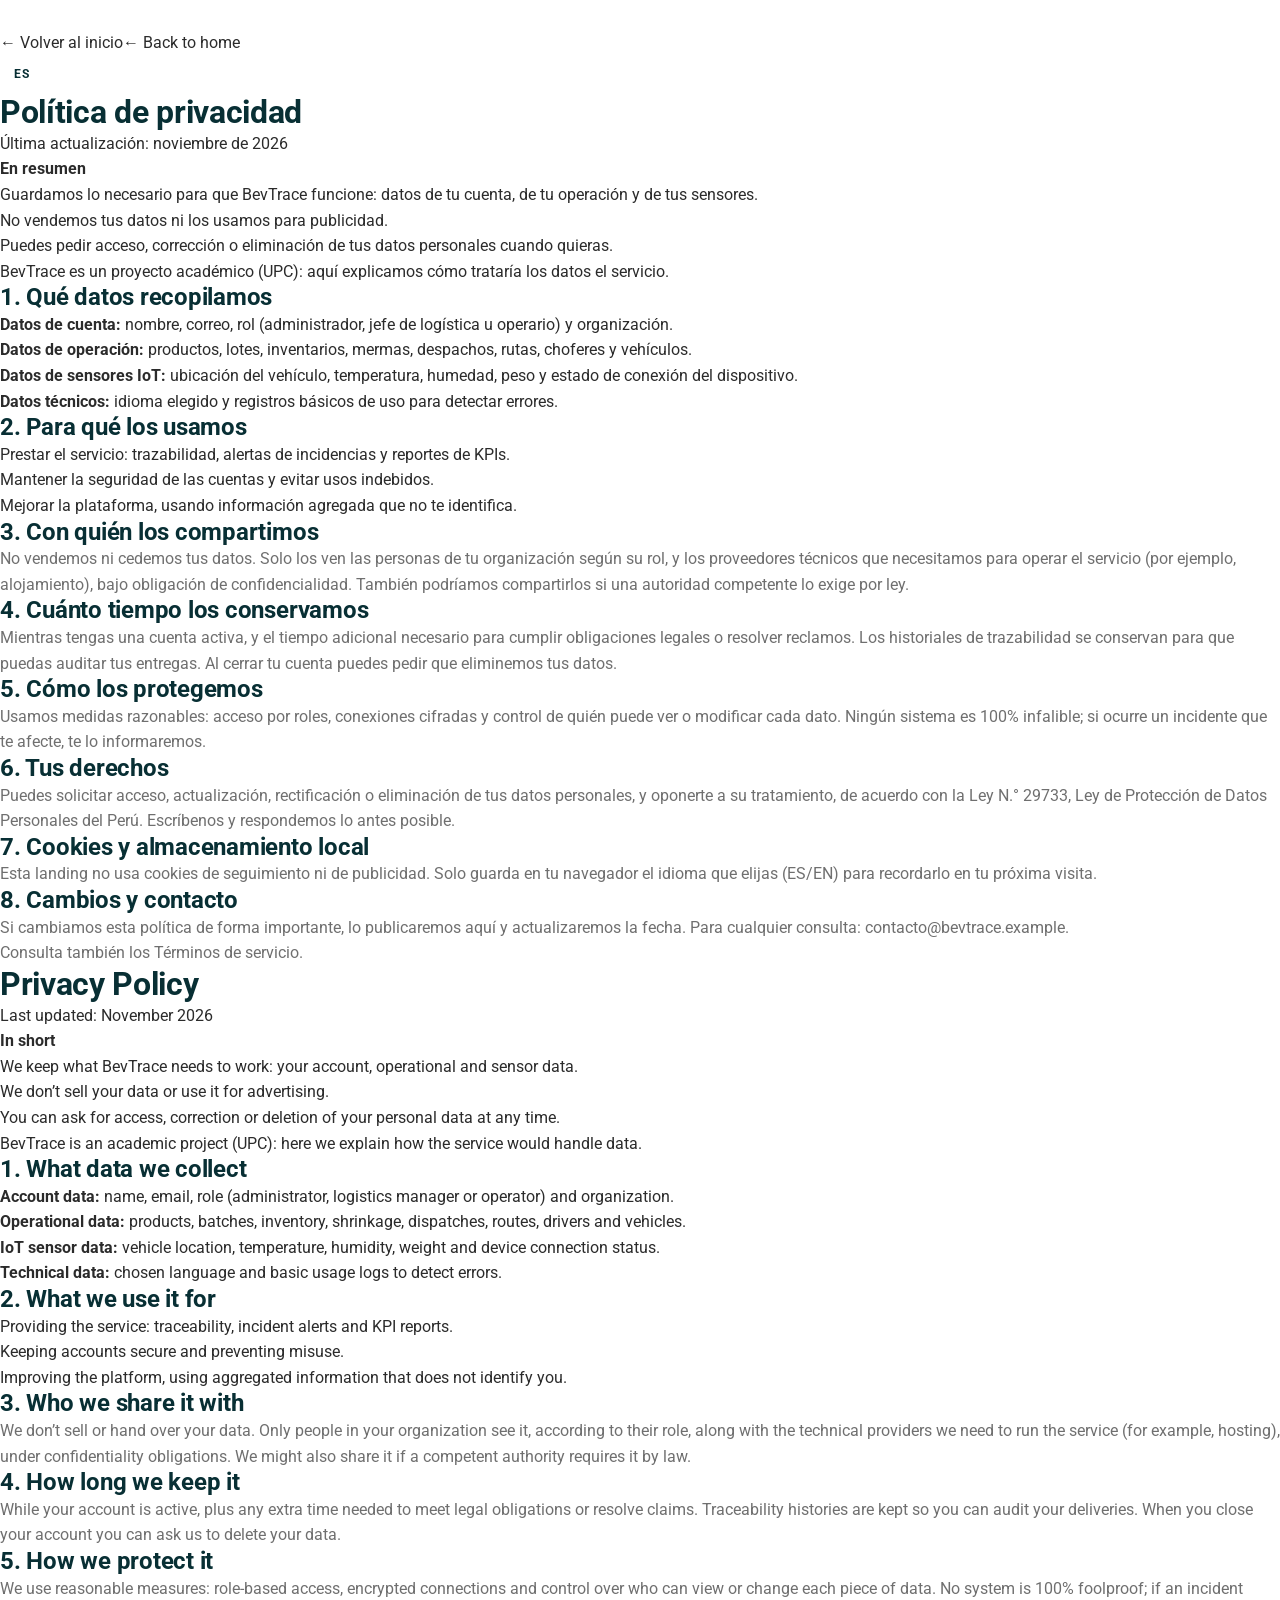
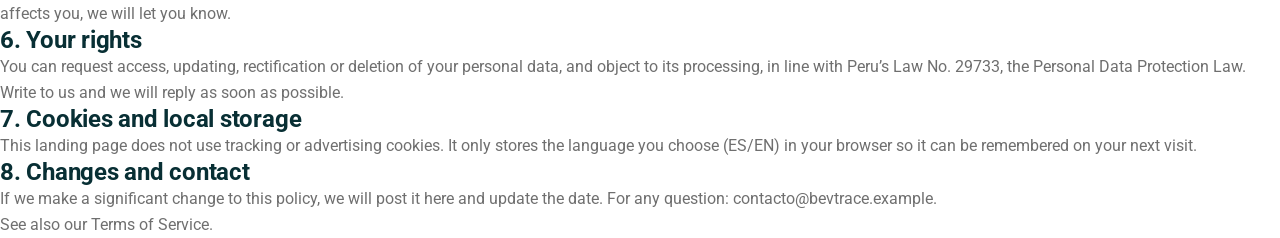
==== legal/privacidad.html @ b71fc2e7 "Add files via upload" ====
<!DOCTYPE html>
<html lang="es">
<head>
<meta charset="UTF-8" />
<meta name="viewport" content="width=device-width, initial-scale=1" />
<title data-es="Política de privacidad | BevTrace" data-en="Privacy Policy | BevTrace">Política de privacidad | BevTrace</title>
<link rel="icon" type="image/png" href="../assets/logos/logo-mark-white.png" />
<link rel="preconnect" href="https://fonts.googleapis.com">
<link rel="preconnect" href="https://fonts.gstatic.com" crossorigin>
<link href="https://fonts.googleapis.com/css2?family=Roboto:wght@400;500;600;700&family=Roboto+Mono:wght@400;500&display=swap" rel="stylesheet">
<link rel="stylesheet" href="../css/styles.css">
</head>
<body class="legal-body">

<header class="legal-header">
  <div class="legal-header__inner">
    <a class="site-header__brand" href="../index.html">
      <img src="../assets/logos/logo-mark-white.png" alt="" class="site-header__mark" />
      <span class="site-header__wordmark">BevTrace</span>
    </a>
    <div class="legal-header__right">
      <a class="legal-header__back" href="../index.html"><span data-lang="es">← Volver al inicio</span><span data-lang="en">← Back to home</span></a>
      <div class="lang-switch">
        <button type="button" class="lang-switch__option" data-lang-option="es">ES</button>
        <button type="button" class="lang-switch__option" data-lang-option="en">EN</button>
      </div>
    </div>
  </div>
</header>

<!-- ═════════ ESPAÑOL ═════════ -->
<main class="legal" data-lang="es">
  <h1>Política de privacidad</h1>
  <span class="legal__updated">Última actualización: noviembre de 2026</span>

  <div class="legal__summary">
    <strong>En resumen</strong>
    <ul>
      <li>Guardamos lo necesario para que BevTrace funcione: datos de tu cuenta, de tu operación y de tus sensores.</li>
      <li>No vendemos tus datos ni los usamos para publicidad.</li>
      <li>Puedes pedir acceso, corrección o eliminación de tus datos personales cuando quieras.</li>
      <li>BevTrace es un proyecto académico (UPC): aquí explicamos cómo trataría los datos el servicio.</li>
    </ul>
  </div>

  <h2>1. Qué datos recopilamos</h2>
  <ul class="legal__list">
    <li><strong>Datos de cuenta:</strong> nombre, correo, rol (administrador, jefe de logística u operario) y organización.</li>
    <li><strong>Datos de operación:</strong> productos, lotes, inventarios, mermas, despachos, rutas, choferes y vehículos.</li>
    <li><strong>Datos de sensores IoT:</strong> ubicación del vehículo, temperatura, humedad, peso y estado de conexión del dispositivo.</li>
    <li><strong>Datos técnicos:</strong> idioma elegido y registros básicos de uso para detectar errores.</li>
  </ul>

  <h2>2. Para qué los usamos</h2>
  <ul class="legal__list">
    <li>Prestar el servicio: trazabilidad, alertas de incidencias y reportes de KPIs.</li>
    <li>Mantener la seguridad de las cuentas y evitar usos indebidos.</li>
    <li>Mejorar la plataforma, usando información agregada que no te identifica.</li>
  </ul>

  <h2>3. Con quién los compartimos</h2>
  <p>No vendemos ni cedemos tus datos. Solo los ven las personas de tu organización según su rol, y los proveedores técnicos que necesitamos para operar el servicio (por ejemplo, alojamiento), bajo obligación de confidencialidad. También podríamos compartirlos si una autoridad competente lo exige por ley.</p>

  <h2>4. Cuánto tiempo los conservamos</h2>
  <p>Mientras tengas una cuenta activa, y el tiempo adicional necesario para cumplir obligaciones legales o resolver reclamos. Los historiales de trazabilidad se conservan para que puedas auditar tus entregas. Al cerrar tu cuenta puedes pedir que eliminemos tus datos.</p>

  <h2>5. Cómo los protegemos</h2>
  <p>Usamos medidas razonables: acceso por roles, conexiones cifradas y control de quién puede ver o modificar cada dato. Ningún sistema es 100% infalible; si ocurre un incidente que te afecte, te lo informaremos.</p>

  <h2>6. Tus derechos</h2>
  <p>Puedes solicitar acceso, actualización, rectificación o eliminación de tus datos personales, y oponerte a su tratamiento, de acuerdo con la Ley N.° 29733, Ley de Protección de Datos Personales del Perú. Escríbenos y respondemos lo antes posible.</p>

  <h2>7. Cookies y almacenamiento local</h2>
  <p>Esta landing no usa cookies de seguimiento ni de publicidad. Solo guarda en tu navegador el idioma que elijas (ES/EN) para recordarlo en tu próxima visita.</p>

  <h2>8. Cambios y contacto</h2>
  <p>Si cambiamos esta política de forma importante, lo publicaremos aquí y actualizaremos la fecha. Para cualquier consulta: <a href="mailto:contacto@bevtrace.example">contacto@bevtrace.example</a>.</p>

  <p class="legal__switch">Consulta también los <a href="terminos.html">Términos de servicio</a>.</p>
</main>

<!-- ═════════ ENGLISH ═════════ -->
<main class="legal" data-lang="en">
  <h1>Privacy Policy</h1>
  <span class="legal__updated">Last updated: November 2026</span>

  <div class="legal__summary">
    <strong>In short</strong>
    <ul>
      <li>We keep what BevTrace needs to work: your account, operational and sensor data.</li>
      <li>We don’t sell your data or use it for advertising.</li>
      <li>You can ask for access, correction or deletion of your personal data at any time.</li>
      <li>BevTrace is an academic project (UPC): here we explain how the service would handle data.</li>
    </ul>
  </div>

  <h2>1. What data we collect</h2>
  <ul class="legal__list">
    <li><strong>Account data:</strong> name, email, role (administrator, logistics manager or operator) and organization.</li>
    <li><strong>Operational data:</strong> products, batches, inventory, shrinkage, dispatches, routes, drivers and vehicles.</li>
    <li><strong>IoT sensor data:</strong> vehicle location, temperature, humidity, weight and device connection status.</li>
    <li><strong>Technical data:</strong> chosen language and basic usage logs to detect errors.</li>
  </ul>

  <h2>2. What we use it for</h2>
  <ul class="legal__list">
    <li>Providing the service: traceability, incident alerts and KPI reports.</li>
    <li>Keeping accounts secure and preventing misuse.</li>
    <li>Improving the platform, using aggregated information that does not identify you.</li>
  </ul>

  <h2>3. Who we share it with</h2>
  <p>We don’t sell or hand over your data. Only people in your organization see it, according to their role, along with the technical providers we need to run the service (for example, hosting), under confidentiality obligations. We might also share it if a competent authority requires it by law.</p>

  <h2>4. How long we keep it</h2>
  <p>While your account is active, plus any extra time needed to meet legal obligations or resolve claims. Traceability histories are kept so you can audit your deliveries. When you close your account you can ask us to delete your data.</p>

  <h2>5. How we protect it</h2>
  <p>We use reasonable measures: role-based access, encrypted connections and control over who can view or change each piece of data. No system is 100% foolproof; if an incident affects you, we will let you know.</p>

  <h2>6. Your rights</h2>
  <p>You can request access, updating, rectification or deletion of your personal data, and object to its processing, in line with Peru’s Law No. 29733, the Personal Data Protection Law. Write to us and we will reply as soon as possible.</p>

  <h2>7. Cookies and local storage</h2>
  <p>This landing page does not use tracking or advertising cookies. It only stores the language you choose (ES/EN) in your browser so it can be remembered on your next visit.</p>

  <h2>8. Changes and contact</h2>
  <p>If we make a significant change to this policy, we will post it here and update the date. For any question: <a href="mailto:contacto@bevtrace.example">contacto@bevtrace.example</a>.</p>

  <p class="legal__switch">See also our <a href="terminos.html">Terms of Service</a>.</p>
</main>

<script src="../js/legal.js"></script>
</body>
</html>
---- css/styles.css ----
:root{
  box-sizing:border-box;
  padding-top:env(safe-area-inset-top,0px);
  padding-bottom:env(safe-area-inset-bottom,0px);

  --color-petrol:#0D5C63;
  --color-petrol-deep:#082F34;
  --color-cyan:#00A8CC;
  --color-cyan-light:#7FE7F5;
  --color-ink:#2B2B2B;
  --color-ink-soft:rgba(43,43,43,0.68);
  --color-paper:#F5F5F5;
  --color-white:#FFFFFF;

  --color-success:#2E7D32;
  --color-warning:#F9A825;
  --color-error:#C62828;

  --petrol-soft:rgba(13,92,99,0.12);
  --cyan-soft:rgba(0,168,204,0.16);

  --gradient-brand:linear-gradient(120deg,#0D5C63 0%,#00A8CC 100%);
  --gradient-dark:linear-gradient(180deg,#082F34 0%,#0D5C63 58%,#0E7482 100%);
  --gradient-warm:linear-gradient(120deg,#F9A825 0%,#F57F17 100%);

  --font-primary:'Roboto',-apple-system,'Segoe UI',Arial,sans-serif;
  --font-mono:'Roboto Mono',ui-monospace,'SFMono-Regular',Menlo,monospace;

  --fs-display:clamp(2.4rem,5vw,3.6rem);
  --fs-h1:clamp(2rem,3.6vw,2.5rem);
  --fs-h2:clamp(1.75rem,2.4vw,2rem);
  --fs-h3:clamp(1.25rem,1.6vw,1.5rem);
  --fs-body:1rem;
  --fs-meta:0.875rem;
  --fs-badge:0.75rem;

  --layout-max-width:78rem;
  --space-layout-x:clamp(1.25rem,5vw,5rem);

  --radius-sm:8px;
  --radius-md:16px;
  --radius-lg:24px;
  --radius-pill:999px;

  --transition-fast:180ms cubic-bezier(.4,0,.2,1);
  --transition-normal:420ms cubic-bezier(.16,1,.3,1);

  --z-header:100;
  --z-drawer:200;
  --z-cursor:300;

  --glass-bg:rgba(255,255,255,0.08);
  --glass-border:rgba(255,255,255,0.16);
  --glass-blur:20px;

  --page-bg:#FFFFFF;
}
@media (prefers-color-scheme:dark){
  :root:not([data-theme="light"]){ --page-bg:#0B1F22; }
}
:root[data-theme="dark"]{ --page-bg:#0B1F22; }

*,*::before,*::after{ box-sizing:border-box; margin:0; padding:0; }
html{ scroll-behavior:smooth; scroll-padding-top:env(safe-area-inset-top,0px); }
img{ max-width:100%; display:block; }
a{ text-decoration:none; color:inherit; }
button{ font:inherit; background:none; border:none; cursor:pointer; color:inherit; }
ul{ list-style:none; }
body{
  font-family:var(--font-primary);
  font-size:var(--fs-body);
  line-height:1.6;
  color:var(--color-ink);
  background:var(--page-bg);
  overflow-x:hidden;
}

h1,h2,h3,h4{ font-family:var(--font-primary); line-height:1.15; letter-spacing:-0.01em; font-weight:700; color:var(--color-petrol-deep); }
p{ color:var(--color-ink-soft); }

.eyebrow{ display:inline-flex; align-items:center; gap:0.5rem; font-size:var(--fs-meta); font-weight:600; color:var(--color-petrol); }
.eyebrow::before{ content:''; width:7px; height:7px; border-radius:50%; background:var(--color-petrol); }
.eyebrow--light{ color:var(--color-cyan-light); }
.eyebrow--light::before{ background:var(--color-cyan-light); }

.section-title{ font-size:var(--fs-h2); font-weight:700; letter-spacing:-0.01em; color:var(--color-petrol-deep); }

.badge{ display:inline-flex; align-items:center; padding:0.3rem 0.75rem; border-radius:var(--radius-pill); font-size:var(--fs-badge); font-weight:600; letter-spacing:0.02em; }
.badge--cyan{ background:var(--cyan-soft); color:#00728A; }
.badge--petrol{ background:var(--petrol-soft); color:var(--color-petrol); }
.badge--amber{ background:rgba(249,168,37,0.18); color:#8A5B00; }

.container{ max-width:var(--layout-max-width); margin:0 auto; padding-inline:var(--space-layout-x); }

.mono{ font-family:var(--font-mono); }

.btn{
  display:inline-flex; align-items:center; gap:0.6rem;
  padding:0.85rem 1.6rem; border-radius:var(--radius-pill);
  font-size:0.95rem; font-weight:600; white-space:nowrap;
  transition:transform var(--transition-fast), box-shadow var(--transition-fast);
}
.btn:active{ transform:scale(0.97); }
.btn--warm{ background:var(--gradient-warm); color:var(--color-petrol-deep); box-shadow:0 10px 30px rgba(249,168,37,0.35); }
.btn--outline-light{ color:var(--color-white); border:1px solid rgba(255,255,255,0.35); }
.btn--outline-dark{ color:var(--color-petrol-deep); border:1px solid rgba(13,33,73,0.18); }

.magnetic-target{ display:inline-flex; will-change:transform; }

[data-reveal]{ opacity:0; transform:translateY(26px); transition:opacity 900ms cubic-bezier(.16,1,.3,1), transform 900ms cubic-bezier(.16,1,.3,1); }
[data-reveal].is-visible{ opacity:1; transform:translateY(0); }

@media (hover:hover) and (pointer:fine){
  body{ cursor:none; }
  .cursor-dot{
    position:fixed; top:0; left:0; width:10px; height:10px; border-radius:50%;
    background:var(--color-cyan); pointer-events:none; z-index:var(--z-cursor);
    transform:translate(-50%,-50%); transition:opacity 200ms ease; mix-blend-mode:difference;
  }
  .cursor-ring{
    position:fixed; top:0; left:0; width:34px; height:34px; border-radius:50%;
    border:1.5px solid rgba(0,168,204,0.55); pointer-events:none; z-index:var(--z-cursor);
    transform:translate(-50%,-50%);
    transition:width 220ms ease, height 220ms ease, border-color 220ms ease, opacity 200ms ease, background 220ms ease;
  }
  .cursor-ring--active{ width:54px; height:54px; background:rgba(0,168,204,0.1); border-color:rgba(0,168,204,0.85); }
}
@media (hover:none), (pointer:coarse){ .cursor-dot,.cursor-ring{ display:none; } }

.liquid-glass{
  position:relative; overflow:hidden; isolation:isolate;
  border:1px solid var(--glass-border-color, var(--glass-border));
  background:linear-gradient(135deg, var(--glass-highlight-color, rgba(255,255,255,0.10)), var(--glass-tint-color, rgba(255,255,255,0.04)));
  box-shadow:inset 0 1px 0 rgba(255,255,255,0.14), 0 8px 32px rgba(4,20,25,0.22);
  backdrop-filter:blur(var(--glass-blur,20px)) saturate(140%);
  -webkit-backdrop-filter:blur(var(--glass-blur,20px)) saturate(140%);
}
.liquid-glass::before{
  content:''; position:absolute; inset:0; z-index:-1;
  background:radial-gradient(circle at var(--glass-x,50%) var(--glass-y,50%), rgba(255,255,255,0.22), transparent 42%);
  opacity:0; transition:opacity var(--transition-normal);
}
.liquid-glass:hover::before{ opacity:1; }
.liquid-glass--deep{ --glass-tint-color:rgba(8,47,52,0.45); --glass-highlight-color:rgba(255,255,255,0.08); --glass-border-color:rgba(255,255,255,0.14); --glass-blur:16px; }
.liquid-glass--cyan{ --glass-tint-color:rgba(0,168,204,0.45); --glass-highlight-color:rgba(255,255,255,0.18); --glass-border-color:rgba(255,255,255,0.24); }

.site-header{
  position:fixed; top:env(safe-area-inset-top,0px); left:0; right:0; z-index:var(--z-header);
  padding:1.25rem clamp(1rem,4vw,2.5rem); transition:padding var(--transition-normal);
}
.site-header.is-scrolled{ padding:0.75rem clamp(1rem,4vw,2.5rem); }
.site-header__inner{ max-width:var(--layout-max-width); margin:0 auto; display:flex; align-items:center; justify-content:space-between; gap:1rem; }
.site-header__brand{ display:flex; align-items:center; gap:0.6rem; }
.site-header__mark{ height:30px; width:auto; }
.site-header__wordmark{ font-size:1.05rem; font-weight:700; color:var(--color-white); letter-spacing:-0.01em; }

.site-header__nav{ display:flex; align-items:center; gap:0.25rem; padding:0.4rem; border-radius:var(--radius-pill); }
.site-header__link{
  padding:0.55rem 1rem; border-radius:var(--radius-pill); font-size:0.875rem; font-weight:500;
  color:rgba(255,255,255,0.72); transition:color var(--transition-fast), background var(--transition-fast); white-space:nowrap;
}
.site-header__link:hover, .site-header__link--active{ color:var(--color-white); background:rgba(255,255,255,0.14); }
.site-header__right{ display:flex; align-items:center; gap:0.75rem; }
.site-header__cta{ padding:0.65rem 1.3rem; border-radius:var(--radius-pill); font-size:0.875rem; font-weight:600; color:var(--color-petrol-deep); }

.lang-switch{ display:flex; align-items:center; padding:0.2rem; border-radius:var(--radius-pill); gap:0.15rem; }
.lang-switch__option{ padding:0.4rem 0.7rem; border-radius:var(--radius-pill); font-size:0.75rem; font-weight:700; letter-spacing:0.03em; color:rgba(255,255,255,0.55); transition:background var(--transition-fast), color var(--transition-fast); }
.lang-switch__option.is-active{ background:var(--color-white); color:var(--color-petrol-deep); }
.lang-switch--drawer{ align-self:flex-start; background:rgba(255,255,255,0.08); border:1px solid rgba(255,255,255,0.16); }

.site-header__burger{ display:none; width:42px; height:42px; border-radius:50%; align-items:center; justify-content:center; flex-direction:column; gap:5px; }
.site-header__burger span{ width:16px; height:1.5px; background:var(--color-white); border-radius:2px; }

.drawer-backdrop{
  position:fixed; inset:0; background:rgba(8,47,52,0.55); backdrop-filter:blur(6px);
  opacity:0; pointer-events:none; transition:opacity var(--transition-normal); z-index:var(--z-drawer);
}
.drawer-backdrop.is-open{ opacity:1; pointer-events:auto; }
.drawer{
  position:fixed; top:0; right:0; bottom:0; width:min(86vw,360px); background:var(--gradient-dark);
  z-index:calc(var(--z-drawer) + 1); padding:calc(2rem + env(safe-area-inset-top,0px)) 1.75rem 2rem;
  transform:translateX(100%); transition:transform var(--transition-normal);
  display:flex; flex-direction:column; gap:1.5rem;
}
.drawer.is-open{ transform:translateX(0); }
.drawer__close{ align-self:flex-end; width:38px; height:38px; border-radius:50%; border:1px solid rgba(255,255,255,0.2); color:var(--color-white); font-size:1.25rem; }
.drawer__links{ display:flex; flex-direction:column; gap:1.1rem; }
.drawer__links a{ color:var(--color-white); font-size:1.4rem; font-weight:600; }

.hero{
  position:relative; min-height:100svh; display:flex; flex-direction:column; justify-content:center;
  padding:8rem clamp(1.25rem,5vw,5rem) 8rem; background:var(--gradient-dark); overflow:hidden; isolation:isolate;
}
.hero__bg{
  position:absolute; inset:-10%; z-index:-2;
  background:radial-gradient(38% 40% at 82% 18%, rgba(0,168,204,0.38), transparent 60%),
             radial-gradient(45% 45% at 12% 82%, rgba(13,92,99,0.55), transparent 60%);
  will-change:transform;
}
.hero__mark{ position:absolute; right:-4%; bottom:-6%; width:min(46vw,620px); opacity:0.12; z-index:-1; will-change:transform; }
.hero__content{ max-width:760px; position:relative; z-index:2; }
.hero__title{ font-size:var(--fs-display); color:var(--color-white); margin-top:1rem; font-weight:700; }
.hero__subtitle{ margin-top:1.5rem; max-width:48ch; font-size:1.05rem; color:rgba(255,255,255,0.8); }
.hero__actions{ display:flex; flex-wrap:wrap; gap:1rem; margin-top:2.25rem; }
.hero__meta{
  position:absolute; left:clamp(1.25rem,5vw,5rem); right:clamp(1.25rem,5vw,5rem); bottom:3.5rem;
  display:flex; align-items:center; justify-content:space-between; color:rgba(255,255,255,0.55); font-size:0.8rem; z-index:2;
}
.hero__scroll-cue{ width:22px; height:34px; border-radius:12px; border:1px solid rgba(255,255,255,0.35); display:flex; justify-content:center; padding-top:6px; }
.hero__scroll-cue span{ width:3px; height:8px; border-radius:2px; background:rgba(255,255,255,0.8); animation:scroll-cue 1.8s ease infinite; }
@keyframes scroll-cue{ 0%{ transform:translateY(0); opacity:1; } 70%{ transform:translateY(10px); opacity:0; } 100%{ transform:translateY(0); opacity:0; } }
.hero__transition{
  position:absolute; left:0; right:0; bottom:0; height:220px; z-index:1; pointer-events:none;
  background:linear-gradient(180deg, rgba(6,26,29,0) 0%, rgba(6,26,29,0.55) 70%, rgba(6,26,29,0.85) 100%);
}

.intro__wave{ position:absolute; top:-1px; left:0; width:100%; height:90px; display:block; filter:drop-shadow(0 -18px 26px rgba(6,26,29,0.35)); }
.intro{ position:relative; z-index:2; padding:7rem 0 4rem; background:linear-gradient(180deg, #E4F6F5 0%, var(--color-paper) 100%); }
.intro__glow{
  position:absolute; top:-20%; left:50%; transform:translateX(-50%); width:60vw; height:60vw; max-width:700px; max-height:700px;
  background:radial-gradient(circle, rgba(0,168,204,0.14), transparent 70%); z-index:0;
}
.intro__container{ position:relative; z-index:1; text-align:center; }
.intro__title{ max-width:48ch; margin:1rem auto 0; font-size:var(--fs-h1); }

.marquee{ margin-top:3.5rem; border-top:1px solid rgba(13,92,99,0.14); border-bottom:1px solid rgba(13,92,99,0.14); padding:1.5rem 0; overflow:hidden; position:relative; z-index:1; }
.marquee__track{ display:flex; width:max-content; animation:marquee-scroll 26s linear infinite; }
.marquee__group{ display:flex; align-items:center; gap:1.5rem; padding-right:1.5rem; white-space:nowrap; }
.marquee__group span{ font-size:clamp(1.4rem,3vw,2.1rem); font-weight:600; color:var(--color-petrol-deep); }
.marquee__dot{ width:9px; height:9px; border-radius:50%; background:var(--color-cyan); flex-shrink:0; }
@keyframes marquee-scroll{ from{ transform:translateX(0); } to{ transform:translateX(-50%); } }

.problem{ background:var(--color-white); padding:6rem 0; }
.problem__layout{ display:grid; grid-template-columns:0.9fr 1.1fr; gap:clamp(2rem,5vw,5rem); align-items:start; }
.problem__title{ margin-top:1rem; }
.problem__description{ margin-top:1.25rem; max-width:46ch; }
.problem__actions{ margin-top:2rem; }
.accordion{ display:flex; flex-direction:column; border-top:1px solid rgba(13,92,99,0.14); }
.accordion__item{ border-bottom:1px solid rgba(13,92,99,0.14); }
.accordion__trigger{ width:100%; display:flex; align-items:center; justify-content:space-between; padding:1.35rem 0.25rem; font-size:1.02rem; font-weight:600; color:var(--color-petrol-deep); text-align:left; }
.accordion__icon{ position:relative; width:18px; height:18px; flex-shrink:0; }
.accordion__icon::before,.accordion__icon::after{ content:''; position:absolute; background:var(--color-petrol-deep); border-radius:2px; transition:transform var(--transition-fast); }
.accordion__icon::before{ width:100%; height:2px; top:8px; left:0; }
.accordion__icon::after{ width:2px; height:100%; left:8px; top:0; }
.accordion__item--active .accordion__icon::after{ transform:rotate(90deg); opacity:0; }
.accordion__body{ display:grid; grid-template-rows:0fr; transition:grid-template-rows var(--transition-normal); }
.accordion__body p{ grid-row:1 / -1; overflow:hidden; padding-right:1.5rem; padding-bottom:0; font-size:0.95rem; }
.accordion__item--active .accordion__body{ grid-template-rows:1fr; }
.accordion__item--active .accordion__body p{ padding-bottom:1.35rem; }

.solution{ padding:2rem 0 6rem; background:var(--color-white); }
.solution__card{ background:var(--gradient-dark); border-radius:var(--radius-lg); padding:clamp(2.25rem,5vw,4rem); color:var(--color-white); position:relative; overflow:hidden; }
.solution__card::before{ content:''; position:absolute; inset:0; background:radial-gradient(45% 60% at 90% 0%, rgba(0,168,204,0.35), transparent 60%); }
.solution__statement{ position:relative; margin-top:1.25rem; font-size:clamp(1.3rem,2.6vw,1.85rem); line-height:1.4; color:var(--color-white); max-width:56ch; font-weight:500; }
.solution__metrics{ position:relative; display:grid; grid-template-columns:repeat(3,1fr); gap:1.75rem; margin-top:3rem; padding-top:2.25rem; border-top:1px solid rgba(255,255,255,0.16); }
.solution__metric{ display:flex; flex-direction:column; gap:0.4rem; }
.solution__metric strong{ font-family:var(--font-mono); font-size:clamp(1.75rem,3vw,2.4rem); color:var(--color-cyan-light); }
.solution__metric span{ font-size:0.875rem; color:rgba(255,255,255,0.72); max-width:26ch; }

.features{ padding:6rem 0; background:var(--color-paper); overflow:hidden; }
.features__head{ max-width:44ch; }
.features__head h2{ margin-top:1rem; }
.feature-slider{ margin-top:3.5rem; }
.feature-slider__track{ display:flex; gap:1.25rem; padding:0.5rem clamp(1.25rem,5vw,5rem) 1rem; overflow-x:auto; scroll-snap-type:x mandatory; scrollbar-width:none; cursor:grab; user-select:none; }
.feature-slider__track::-webkit-scrollbar{ display:none; }
.feature-slider__track.is-dragging{ cursor:grabbing; }
.feature-slide{
  flex:0 0 min(300px,78vw); scroll-snap-align:center; border-radius:var(--radius-lg); padding:2.25rem 2rem;
  background:var(--color-white); border:1px solid rgba(13,92,99,0.1);
  transition:background var(--transition-normal), color var(--transition-normal), transform var(--transition-normal), box-shadow var(--transition-normal);
  color:var(--color-petrol-deep);
}
.feature-slide__icon{ display:inline-flex; align-items:center; justify-content:center; width:52px; height:52px; border-radius:50%; background:var(--cyan-soft); color:var(--color-cyan); transition:background var(--transition-normal), color var(--transition-normal); }
.feature-slide__icon svg{ width:26px; height:26px; }
.feature-slide h3{ margin-top:1.25rem; font-size:1.12rem; }
.feature-slide p{ margin-top:0.65rem; font-size:0.9rem; color:var(--color-ink-soft); transition:color var(--transition-normal); }
.feature-slide.is-active{ background:var(--gradient-dark); color:var(--color-white); transform:translateY(-10px) scale(1.03); box-shadow:0 24px 50px rgba(8,47,52,0.3); }
.feature-slide.is-active .feature-slide__icon{ background:rgba(255,255,255,0.16); color:var(--color-cyan-light); }
.feature-slide.is-active h3{ color:var(--color-white); }
.feature-slide.is-active p{ color:rgba(255,255,255,0.8); }
.feature-slider__controls{ display:flex; align-items:center; justify-content:center; gap:1.5rem; margin-top:2rem; }
.feature-slider__arrow{ width:44px; height:44px; border-radius:50%; border:1px solid rgba(13,92,99,0.18); display:flex; align-items:center; justify-content:center; color:var(--color-petrol-deep); transition:background var(--transition-fast), color var(--transition-fast), border-color var(--transition-fast); }
.feature-slider__arrow svg{ width:18px; height:18px; }
.feature-slider__arrow:hover{ background:var(--color-petrol-deep); color:var(--color-white); border-color:var(--color-petrol-deep); }
.feature-slider__dots{ display:flex; gap:0.5rem; }
.feature-slider__dots button{ width:8px; height:8px; border-radius:50%; background:rgba(13,92,99,0.2); transition:background var(--transition-fast), width var(--transition-fast); }
.feature-slider__dots button.is-active{ background:var(--color-cyan); width:22px; border-radius:5px; }

.outcomes{ background:var(--color-white); }
.outcomes__banner{ position:relative; min-height:480px; display:flex; align-items:center; overflow:hidden; }
.outcomes__video{ position:absolute; inset:0; width:100%; height:100%; object-fit:cover; z-index:0; }
.outcomes__banner-overlay{ position:absolute; inset:0; background:linear-gradient(120deg, rgba(8,47,52,0.92) 0%, rgba(13,92,99,0.7) 55%, rgba(13,92,99,0.35) 100%); z-index:1; }
.outcomes__banner-content{ position:relative; z-index:2; padding-block:4rem; }
.outcomes__metrics{ margin-top:1.75rem; display:flex; flex-direction:column; gap:1.5rem; max-width:600px; }
.outcomes__metric{ display:flex; align-items:baseline; gap:1.25rem; }
.outcomes__metric strong{ font-family:var(--font-mono); font-size:2.1rem; color:var(--color-cyan-light); min-width:4.5ch; }
.outcomes__metric span{ font-size:0.95rem; color:rgba(255,255,255,0.85); }
.outcomes__recommendation{ padding:6rem 0; display:grid; grid-template-columns:0.9fr 1.1fr; gap:clamp(2rem,5vw,4rem); align-items:center; }
.outcomes__rec-media{ border-radius:var(--radius-lg); overflow:hidden; aspect-ratio:4/5; box-shadow:0 30px 60px rgba(8,47,52,0.2); }
.outcomes__video--rounded{ position:static; height:100%; }
.outcomes__rec-content h3{ margin-top:1rem; font-size:var(--fs-h2); }
.outcomes__rec-content p{ margin-top:1rem; max-width:48ch; }
.outcomes__rec-content .btn{ margin-top:1.75rem; }

.product-preview{ padding:6rem 0 7rem; background:var(--gradient-dark); text-align:center; position:relative; overflow:hidden; }
.product-preview::before{ content:''; position:absolute; inset:0; background:radial-gradient(40% 50% at 50% 0%, rgba(0,168,204,0.28), transparent 65%); }
.product-preview__inner{ position:relative; max-width:640px; margin:0 auto; }
.product-preview__logo{ height:44px; width:auto; margin:0 auto 1.75rem; opacity:0.96; }
.product-preview h2{ color:var(--color-white); font-size:var(--fs-h1); }
.product-preview p{ margin-top:1rem; color:rgba(255,255,255,0.75); max-width:48ch; margin-inline:auto; }
.product-preview__mockup{ margin-top:2.75rem; border-radius:var(--radius-lg); border:1px dashed rgba(255,255,255,0.3); background:rgba(255,255,255,0.05); overflow:hidden; }
.product-preview__mockup-bar{ display:flex; gap:0.4rem; padding:0.9rem 1.25rem; border-bottom:1px solid rgba(255,255,255,0.12); }
.product-preview__mockup-bar span{ width:9px; height:9px; border-radius:50%; background:rgba(255,255,255,0.25); }
.product-preview__mockup-body{ padding:3.5rem 1.5rem; display:flex; flex-direction:column; align-items:center; gap:1rem; color:rgba(255,255,255,0.45); }
.product-preview__mockup-body svg{ width:64px; height:64px; }
.product-preview__note{ font-size:0.85rem; font-weight:600; letter-spacing:0.02em; color:rgba(255,255,255,0.6); }

.segments{ padding:6rem 0 7rem; background:linear-gradient(180deg, #EAF4F4 0%, #F5F5F5 100%); position:relative; }
.segments::before{ content:''; position:absolute; top:0; left:0; right:0; height:60px; background:inherit; filter:drop-shadow(0 -14px 22px rgba(13,92,99,0.1)); }
.segments__head{ max-width:56ch; position:relative; z-index:1; }
.segments__head h2{ margin-top:1rem; }
.segments__lede{ margin-top:1rem; }
.segments-pager{ margin-top:3rem; position:relative; z-index:1; }
.segments-pager__viewport{ overflow:hidden; border-radius:var(--radius-lg); background:var(--color-white); box-shadow:0 30px 60px rgba(13,92,99,0.1); min-height:460px; }
.segments-pager__track{ position:relative; height:460px; }
.segments-pager__slide{
  position:absolute; inset:0; display:grid; grid-template-columns:1fr 1fr; align-items:center; gap:2rem;
  padding:clamp(2rem,5vw,4rem); opacity:0; transform:translateY(40px); pointer-events:none;
  transition:opacity 520ms cubic-bezier(.16,1,.3,1), transform 520ms cubic-bezier(.16,1,.3,1);
}
.segments-pager__slide.is-active{ opacity:1; transform:translateY(0); pointer-events:auto; }
.segments-pager__slide--buyer{ background:linear-gradient(160deg, rgba(0,168,204,0.08), transparent 60%); }
.segments-pager__slide--user{ background:linear-gradient(160deg, rgba(13,92,99,0.08), transparent 60%); }
.segments-pager__text h3{ margin-top:1rem; font-size:1.55rem; }
.segments-pager__profile{ margin-top:0.75rem; font-size:0.9rem; font-family:var(--font-mono); color:var(--color-petrol); }
.segments-pager__text ul{ margin-top:1.5rem; display:flex; flex-direction:column; gap:0.9rem; }
.segments-pager__text li{ font-size:0.92rem; color:var(--color-ink-soft); padding-left:1.2rem; position:relative; }
.segments-pager__text li::before{ content:''; position:absolute; left:0; top:0.5em; width:6px; height:6px; border-radius:50%; background:var(--color-petrol-deep); opacity:0.45; }
.segments-pager__media{ display:flex; align-items:center; justify-content:center; }
.segments-pager__media svg{ width:min(100%,260px); height:auto; }
.segments-pager__controls{ display:flex; align-items:center; justify-content:center; gap:1.5rem; margin-top:2rem; }
.segments-pager__arrow{ width:44px; height:44px; border-radius:50%; border:1px solid rgba(13,92,99,0.18); display:flex; align-items:center; justify-content:center; color:var(--color-petrol-deep); transition:background var(--transition-fast), color var(--transition-fast), border-color var(--transition-fast); }
.segments-pager__arrow svg{ width:18px; height:18px; }
.segments-pager__arrow:hover{ background:var(--color-petrol-deep); color:var(--color-white); border-color:var(--color-petrol-deep); }
.segments-pager__count{ font-family:var(--font-mono); font-weight:700; color:var(--color-petrol-deep); letter-spacing:0.04em; font-variant-numeric:tabular-nums; }

.domain{ padding:6rem 0; background:var(--color-white); }
.domain__head{ max-width:56ch; }
.domain__head h2{ margin-top:1rem; }
.domain__lede{ margin-top:1rem; }
.domain__grid{ margin-top:3rem; display:grid; grid-template-columns:repeat(3,1fr); gap:1.5rem; align-items:stretch; }
.domain-card{ background:var(--color-paper); border-radius:var(--radius-lg); padding:2.1rem; border:1px solid rgba(13,92,99,0.08); display:flex; flex-direction:column; position:relative; gap:0.35rem; }
.domain-card--highlight{ background:var(--gradient-dark); color:var(--color-white); }
.domain-card--highlight h3,.domain-card--highlight .domain-card__desc{ color:var(--color-white); }
.domain-card--highlight .domain-card__desc{ opacity:0.8; }
.domain-card__ribbon{ position:absolute; top:1.5rem; right:1.5rem; font-size:0.68rem; font-weight:700; letter-spacing:0.04em; color:var(--color-cyan-light); }
.domain-card__icon{ display:inline-flex; align-items:center; justify-content:center; width:44px; height:44px; border-radius:50%; background:var(--cyan-soft); color:var(--color-cyan); }
.domain-card--highlight .domain-card__icon{ background:rgba(255,255,255,0.16); color:var(--color-cyan-light); }
.domain-card__icon svg{ width:22px; height:22px; }
.domain-card h3{ margin-top:1rem; font-size:1.05rem; }
.domain-card__desc{ margin-top:0.6rem; font-size:0.875rem; }
.domain-card__root{ margin-top:1.1rem; font-family:var(--font-mono); font-size:0.75rem; color:var(--color-petrol); letter-spacing:0.01em; }
.domain-card--highlight .domain-card__root{ color:var(--color-cyan-light); }

.team{ padding:6rem 0; background:var(--gradient-dark); color:var(--color-white); overflow:hidden; }
.team__head{ max-width:56ch; }
.team__head h2{ margin-top:1rem; color:var(--color-white); }
.team__lede{ margin-top:1rem; color:rgba(255,255,255,0.68); }
.team__track{
  margin-top:3rem; display:flex; flex-wrap:wrap; justify-content:center; gap:2rem; overflow-x:auto;
  padding:0.5rem clamp(1.25rem,5vw,5rem) 1.5rem; scroll-snap-type:x proximity; cursor:grab; user-select:none; scrollbar-width:none;
}
.team__track::-webkit-scrollbar{ display:none; }
.team__track.is-dragging{ cursor:grabbing; }
.team-card{ flex:1 1 220px; max-width:260px; scroll-snap-align:start; background:rgba(255,255,255,0.07); border:1px solid rgba(255,255,255,0.14); border-radius:var(--radius-md); padding:1.5rem 1.5rem 1.75rem; transition:transform var(--transition-fast), background var(--transition-fast); }
.team-card:hover{ transform:translateY(-6px); background:rgba(255,255,255,0.11); }
.team-card--placeholder{ border-style:dashed; opacity:0.9; }
.team-card__avatar-placeholder,.team-card__photo{ width:100%; aspect-ratio:1/1; border-radius:50%; display:flex; align-items:center; justify-content:center; font-weight:700; font-size:1.5rem; color:var(--color-white); background:var(--gradient-brand); }
.team-card__photo{ object-fit:cover; object-position:top center; }
.team-card__avatar-placeholder--empty{ background:rgba(255,255,255,0.08); border:1px dashed rgba(255,255,255,0.4); color:rgba(255,255,255,0.55); }
.team-card__info h3{ margin-top:1.25rem; font-size:0.95rem; line-height:1.3; color:var(--color-white); }
.team-card__role{ display:block; margin-top:0.2rem; font-size:0.75rem; color:var(--color-cyan-light); font-weight:600; }
.team-card__info p{ margin-top:0.75rem; font-size:0.8rem; line-height:1.5; color:rgba(255,255,255,0.68); }

.final-cta{ padding:7rem 0; background:var(--color-white); text-align:center; }
.final-cta__inner{ max-width:640px; margin:0 auto; }
.final-cta h2{ font-size:var(--fs-h1); }
.final-cta p{ margin-top:1.25rem; }
.final-cta__actions{ margin-top:2.25rem; display:flex; justify-content:center; gap:1rem; flex-wrap:wrap; }
.final-cta .btn--outline-light{ color:var(--color-petrol-deep); border-color:rgba(13,33,73,0.2); }

.site-footer{ background:var(--gradient-dark); color:rgba(255,255,255,0.85); padding:4.5rem 0 0; }
.site-footer__grid{ display:grid; grid-template-columns:1.4fr 1fr 1fr 1fr; gap:2.5rem; padding-bottom:3rem; border-bottom:1px solid rgba(255,255,255,0.14); }
.site-footer__brand{ display:inline-flex; align-items:center; gap:0.6rem; margin-bottom:1rem; }
.site-footer__mark{ height:26px; width:auto; }
.site-footer__wordmark{ font-size:1.05rem; font-weight:700; color:var(--color-white); }
.site-footer__col p{ color:rgba(255,255,255,0.62); font-size:0.875rem; max-width:32ch; }
.site-footer__col-title{ display:block; font-size:0.75rem; font-weight:700; letter-spacing:0.04em; color:rgba(255,255,255,0.48); margin-bottom:1rem; }
.site-footer__links{ display:flex; flex-direction:column; gap:0.75rem; }
.site-footer__links a{ font-size:0.9rem; color:rgba(255,255,255,0.8); transition:color var(--transition-fast); }
.site-footer__links a:hover{ color:var(--color-white); }
.site-footer__social{ display:flex; gap:0.65rem; }
.site-footer__social a{ width:38px; height:38px; border-radius:50%; border:1px solid rgba(255,255,255,0.22); display:flex; align-items:center; justify-content:center; color:var(--color-white); transition:background var(--transition-fast), transform var(--transition-fast); }
.site-footer__social a svg{ width:17px; height:17px; }
.site-footer__social a:hover{ background:rgba(255,255,255,0.16); transform:translateY(-3px); }
.site-footer__bottom{ padding:1.75rem 0 calc(1.75rem + env(safe-area-inset-bottom,0px)); font-size:0.8rem; color:rgba(255,255,255,0.48); }

.legal-drawer{ position:fixed; inset:0; z-index:var(--z-drawer); }
.legal-drawer[hidden]{ display:none; }
.legal-drawer__backdrop{ position:absolute; inset:0; background:rgba(8,47,52,0.6); backdrop-filter:blur(6px); }
.legal-drawer__panel{ position:absolute; top:50%; left:50%; transform:translate(-50%,-50%); background:var(--color-white); color:var(--color-ink); border-radius:var(--radius-lg); padding:2.5rem; max-width:480px; width:90%; }
.legal-drawer__close{ position:absolute; top:1rem; right:1.25rem; font-size:1.5rem; }
.legal-drawer__panel h3{ margin-bottom:0.75rem; color:var(--color-petrol-deep); }

@media (max-width:1080px){
  .domain__grid{ grid-template-columns:repeat(2,1fr); }
  .outcomes__recommendation{ grid-template-columns:1fr; }
  .outcomes__rec-media{ aspect-ratio:16/9; order:-1; }
}
@media (max-width:900px){
  .site-header__nav{ display:none; }
  .site-header__right{ display:none; }
  .site-header__burger{ display:flex; }
  .problem__layout{ grid-template-columns:1fr; }
  .segments-pager__slide{ grid-template-columns:1fr; }
  .segments-pager__media{ order:-1; }
  .segments-pager__media svg{ width:min(60%,220px); }
  .segments-pager__track,.segments-pager__viewport{ height:auto; min-height:640px; }
  .site-footer__grid{ grid-template-columns:1fr 1fr; row-gap:2.5rem; }
}
@media (max-width:700px){
  .hero{ padding-top:7rem; }
  .hero__meta{ flex-direction:column; align-items:flex-start; gap:1rem; }
  .hero__scroll-cue{ display:none; }
  .domain__grid{ grid-template-columns:1fr; }
  .solution__metrics{ grid-template-columns:1fr; gap:1.5rem; }
  .outcomes__banner{ min-height:560px; }
  .outcomes__metrics{ gap:1.1rem; }
  .segments-pager__track,.segments-pager__viewport{ min-height:700px; }
  .segments-pager__slide{ padding:1.75rem; }
  .site-footer__grid{ grid-template-columns:1fr; }
}
@media (max-width:480px){
  .hero__title{ font-size:2.1rem; }
  .feature-slide{ flex-basis:80vw; }
}
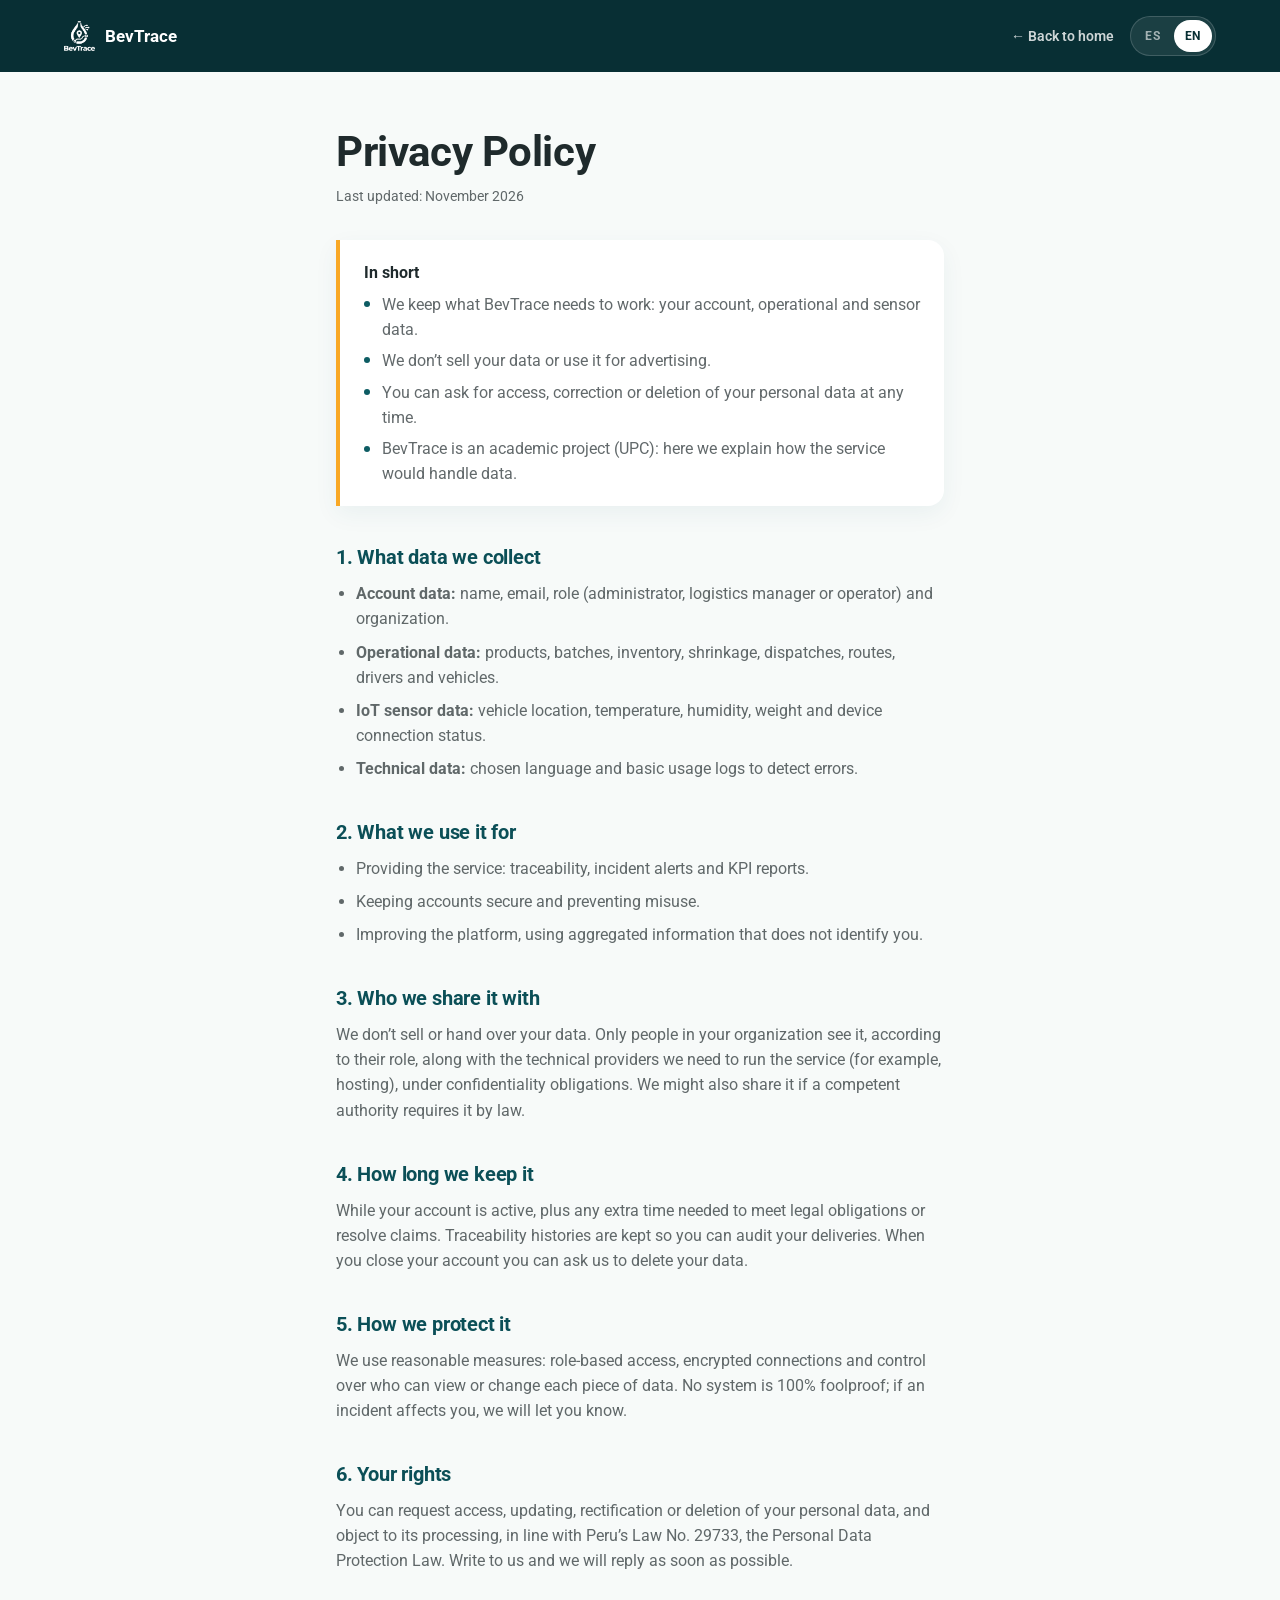
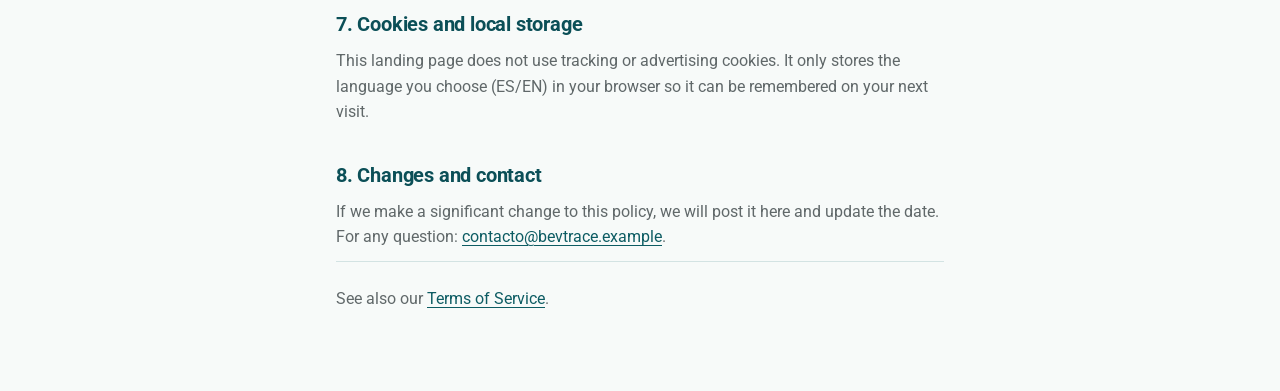
==== commit ed983362: "fix(i18n): use english as the default language" ====
--- a/legal/privacidad.html
+++ b/legal/privacidad.html
@@ -1,5 +1,5 @@
 <!DOCTYPE html>
-<html lang="es">
+<html lang="en">
 <head>
 <meta charset="UTF-8" />
 <meta name="viewport" content="width=device-width, initial-scale=1" />
--- a/css/styles.css
+++ b/css/styles.css
@@ -1,38 +1,31 @@
 :root{
-  box-sizing:border-box;
-  padding-top:env(safe-area-inset-top,0px);
-  padding-bottom:env(safe-area-inset-bottom,0px);
-
   --color-petrol:#0D5C63;
-  --color-petrol-deep:#082F34;
+  --color-petrol-mid:#0F6870;
+  --color-petrol-deep:#0B4F57;
+  --color-petrol-ink:#082F34;
   --color-cyan:#00A8CC;
   --color-cyan-light:#7FE7F5;
-  --color-ink:#2B2B2B;
-  --color-ink-soft:rgba(43,43,43,0.68);
-  --color-paper:#F5F5F5;
+  --color-ink:#1F2A2C;
+  --color-ink-soft:rgba(31,42,44,0.70);
+  --color-bg-alt:#EBEFF0;
+  --color-bg-soft:#F7FAF9;
+  --color-tint:#DCEBEB;
   --color-white:#FFFFFF;
-
-  --color-success:#2E7D32;
   --color-warning:#F9A825;
   --color-error:#C62828;
 
   --petrol-soft:rgba(13,92,99,0.12);
   --cyan-soft:rgba(0,168,204,0.16);
 
-  --gradient-brand:linear-gradient(120deg,#0D5C63 0%,#00A8CC 100%);
-  --gradient-dark:linear-gradient(180deg,#082F34 0%,#0D5C63 58%,#0E7482 100%);
+  --gradient-dark:linear-gradient(160deg,#0B4F57 0%,#0F6870 62%,#0D5C63 100%);
   --gradient-warm:linear-gradient(120deg,#F9A825 0%,#F57F17 100%);
 
   --font-primary:'Roboto',-apple-system,'Segoe UI',Arial,sans-serif;
-  --font-mono:'Roboto Mono',ui-monospace,'SFMono-Regular',Menlo,monospace;
+  --font-mono:'Roboto Mono',ui-monospace,Menlo,monospace;
 
   --fs-display:clamp(2.4rem,5vw,3.6rem);
-  --fs-h1:clamp(2rem,3.6vw,2.5rem);
-  --fs-h2:clamp(1.75rem,2.4vw,2rem);
-  --fs-h3:clamp(1.25rem,1.6vw,1.5rem);
-  --fs-body:1rem;
+  --fs-h2:clamp(1.7rem,2.8vw,2.25rem);
   --fs-meta:0.875rem;
-  --fs-badge:0.75rem;
 
   --layout-max-width:78rem;
   --space-layout-x:clamp(1.25rem,5vw,5rem);
@@ -49,398 +42,355 @@
   --z-drawer:200;
   --z-cursor:300;
 
-  --glass-bg:rgba(255,255,255,0.08);
   --glass-border:rgba(255,255,255,0.16);
-  --glass-blur:20px;
-
-  --page-bg:#FFFFFF;
-}
-@media (prefers-color-scheme:dark){
-  :root:not([data-theme="light"]){ --page-bg:#0B1F22; }
-}
-:root[data-theme="dark"]{ --page-bg:#0B1F22; }
+}
 
 *,*::before,*::after{ box-sizing:border-box; margin:0; padding:0; }
-html{ scroll-behavior:smooth; scroll-padding-top:env(safe-area-inset-top,0px); }
-img{ max-width:100%; display:block; }
+html{ scroll-behavior:smooth; }
+img,video{ max-width:100%; display:block; }
 a{ text-decoration:none; color:inherit; }
 button{ font:inherit; background:none; border:none; cursor:pointer; color:inherit; }
-ul{ list-style:none; }
-body{
-  font-family:var(--font-primary);
-  font-size:var(--fs-body);
-  line-height:1.6;
-  color:var(--color-ink);
-  background:var(--page-bg);
-  overflow-x:hidden;
-}
-
-h1,h2,h3,h4{ font-family:var(--font-primary); line-height:1.15; letter-spacing:-0.01em; font-weight:700; color:var(--color-petrol-deep); }
+ul,ol{ list-style:none; }
+[hidden]{ display:none !important; }
+body{ font-family:var(--font-primary); font-size:1rem; line-height:1.6; color:var(--color-ink); background:var(--color-white); overflow-x:hidden; }
+
+h1,h2,h3,h4{ line-height:1.15; letter-spacing:-0.01em; font-weight:700; color:var(--color-ink); }
 p{ color:var(--color-ink-soft); }
+
+.container{ max-width:var(--layout-max-width); margin:0 auto; padding-inline:var(--space-layout-x); }
 
 .eyebrow{ display:inline-flex; align-items:center; gap:0.5rem; font-size:var(--fs-meta); font-weight:600; color:var(--color-petrol); }
 .eyebrow::before{ content:''; width:7px; height:7px; border-radius:50%; background:var(--color-petrol); }
 .eyebrow--light{ color:var(--color-cyan-light); }
 .eyebrow--light::before{ background:var(--color-cyan-light); }
 
-.section-title{ font-size:var(--fs-h2); font-weight:700; letter-spacing:-0.01em; color:var(--color-petrol-deep); }
-
-.badge{ display:inline-flex; align-items:center; padding:0.3rem 0.75rem; border-radius:var(--radius-pill); font-size:var(--fs-badge); font-weight:600; letter-spacing:0.02em; }
+.section-head{ max-width:60ch; }
+.section-head--center{ margin-inline:auto; text-align:center; }
+.section-head--center .eyebrow{ justify-content:center; }
+.section-title{ margin-top:0.9rem; font-size:var(--fs-h2); }
+.section-lede{ margin-top:1rem; }
+
+.badge{ display:inline-flex; align-items:center; padding:0.3rem 0.75rem; border-radius:var(--radius-pill); font-size:0.75rem; font-weight:600; letter-spacing:0.02em; }
 .badge--cyan{ background:var(--cyan-soft); color:#00728A; }
 .badge--petrol{ background:var(--petrol-soft); color:var(--color-petrol); }
-.badge--amber{ background:rgba(249,168,37,0.18); color:#8A5B00; }
-
-.container{ max-width:var(--layout-max-width); margin:0 auto; padding-inline:var(--space-layout-x); }
-
-.mono{ font-family:var(--font-mono); }
-
+.badge--glass{ background:rgba(255,255,255,0.14); color:var(--color-white); }
+
+.icon-bubble{ display:inline-flex; align-items:center; justify-content:center; width:48px; height:48px; border-radius:50%; background:var(--color-tint); color:var(--color-petrol); flex-shrink:0; }
+.icon-bubble svg{ width:24px; height:24px; }
+.icon-bubble--warn{ background:rgba(249,168,37,0.18); color:#9A6200; }
+
+/* ───────── Botones: 1 principal (naranja) + 1 secundario por grupo ───────── */
 .btn{
-  display:inline-flex; align-items:center; gap:0.6rem;
-  padding:0.85rem 1.6rem; border-radius:var(--radius-pill);
-  font-size:0.95rem; font-weight:600; white-space:nowrap;
-  transition:transform var(--transition-fast), box-shadow var(--transition-fast);
+  display:inline-flex; align-items:center; justify-content:center; gap:0.6rem;
+  min-height:52px; padding:0.8rem 1.75rem; border-radius:var(--radius-pill);
+  font-size:0.95rem; font-weight:600; white-space:nowrap; line-height:1.2;
+  transition:transform var(--transition-fast), box-shadow var(--transition-fast), background var(--transition-fast), color var(--transition-fast);
 }
 .btn:active{ transform:scale(0.97); }
-.btn--warm{ background:var(--gradient-warm); color:var(--color-petrol-deep); box-shadow:0 10px 30px rgba(249,168,37,0.35); }
-.btn--outline-light{ color:var(--color-white); border:1px solid rgba(255,255,255,0.35); }
-.btn--outline-dark{ color:var(--color-petrol-deep); border:1px solid rgba(13,33,73,0.18); }
-
+.btn--sm{ min-height:42px; padding:0.55rem 1.25rem; font-size:0.875rem; }
+.btn--block{ width:100%; }
+.btn--primary{ background:var(--gradient-warm); color:#2A1A00; box-shadow:0 10px 28px rgba(249,168,37,0.32); }
+.btn--primary:hover{ box-shadow:0 14px 34px rgba(249,168,37,0.45); }
+.btn--ghost-light{ color:var(--color-white); border:1px solid rgba(255,255,255,0.4); }
+.btn--ghost-light:hover{ background:rgba(255,255,255,0.12); }
+.btn--ghost-dark{ color:var(--color-petrol); border:1px solid rgba(13,92,99,0.35); }
+.btn--ghost-dark:hover{ background:var(--petrol-soft); }
+.btn--teal{ background:var(--color-petrol); color:var(--color-white); }
+.btn--teal:hover{ background:var(--color-petrol-deep); }
+.btn--outline-teal{ color:var(--color-petrol); border:1px solid var(--color-petrol); background:var(--color-white); }
+.btn--outline-teal:hover{ background:var(--color-petrol); color:var(--color-white); }
+
+.cta-group{ display:flex; flex-wrap:wrap; align-items:center; gap:1rem; margin-top:2.25rem; }
+.cta-group--center{ justify-content:center; }
 .magnetic-target{ display:inline-flex; will-change:transform; }
 
 [data-reveal]{ opacity:0; transform:translateY(26px); transition:opacity 900ms cubic-bezier(.16,1,.3,1), transform 900ms cubic-bezier(.16,1,.3,1); }
 [data-reveal].is-visible{ opacity:1; transform:translateY(0); }
 
 @media (hover:hover) and (pointer:fine){
-  body{ cursor:none; }
-  .cursor-dot{
-    position:fixed; top:0; left:0; width:10px; height:10px; border-radius:50%;
-    background:var(--color-cyan); pointer-events:none; z-index:var(--z-cursor);
-    transform:translate(-50%,-50%); transition:opacity 200ms ease; mix-blend-mode:difference;
-  }
-  .cursor-ring{
-    position:fixed; top:0; left:0; width:34px; height:34px; border-radius:50%;
-    border:1.5px solid rgba(0,168,204,0.55); pointer-events:none; z-index:var(--z-cursor);
-    transform:translate(-50%,-50%);
-    transition:width 220ms ease, height 220ms ease, border-color 220ms ease, opacity 200ms ease, background 220ms ease;
-  }
+  body.has-custom-cursor,body.has-custom-cursor a,body.has-custom-cursor button{ cursor:none; }
+  .cursor-dot{ position:fixed; top:0; left:0; width:10px; height:10px; border-radius:50%; background:var(--color-cyan); pointer-events:none; z-index:var(--z-cursor); transform:translate(-50%,-50%); mix-blend-mode:difference; }
+  .cursor-ring{ position:fixed; top:0; left:0; width:34px; height:34px; border-radius:50%; border:1.5px solid rgba(0,168,204,0.55); pointer-events:none; z-index:var(--z-cursor); transform:translate(-50%,-50%); transition:width 220ms ease, height 220ms ease, border-color 220ms ease, background 220ms ease; }
   .cursor-ring--active{ width:54px; height:54px; background:rgba(0,168,204,0.1); border-color:rgba(0,168,204,0.85); }
 }
-@media (hover:none), (pointer:coarse){ .cursor-dot,.cursor-ring{ display:none; } }
+@media (hover:none),(pointer:coarse){ .cursor-dot,.cursor-ring{ display:none; } }
 
 .liquid-glass{
   position:relative; overflow:hidden; isolation:isolate;
-  border:1px solid var(--glass-border-color, var(--glass-border));
-  background:linear-gradient(135deg, var(--glass-highlight-color, rgba(255,255,255,0.10)), var(--glass-tint-color, rgba(255,255,255,0.04)));
+  border:1px solid rgba(255,255,255,0.14);
+  background:linear-gradient(135deg, rgba(255,255,255,0.08), rgba(8,47,52,0.45));
   box-shadow:inset 0 1px 0 rgba(255,255,255,0.14), 0 8px 32px rgba(4,20,25,0.22);
-  backdrop-filter:blur(var(--glass-blur,20px)) saturate(140%);
-  -webkit-backdrop-filter:blur(var(--glass-blur,20px)) saturate(140%);
-}
-.liquid-glass::before{
-  content:''; position:absolute; inset:0; z-index:-1;
-  background:radial-gradient(circle at var(--glass-x,50%) var(--glass-y,50%), rgba(255,255,255,0.22), transparent 42%);
-  opacity:0; transition:opacity var(--transition-normal);
-}
+  backdrop-filter:blur(16px) saturate(140%); -webkit-backdrop-filter:blur(16px) saturate(140%);
+}
+.liquid-glass::before{ content:''; position:absolute; inset:0; z-index:-1; background:radial-gradient(circle at var(--glass-x,50%) var(--glass-y,50%), rgba(255,255,255,0.22), transparent 42%); opacity:0; transition:opacity var(--transition-normal); }
 .liquid-glass:hover::before{ opacity:1; }
-.liquid-glass--deep{ --glass-tint-color:rgba(8,47,52,0.45); --glass-highlight-color:rgba(255,255,255,0.08); --glass-border-color:rgba(255,255,255,0.14); --glass-blur:16px; }
-.liquid-glass--cyan{ --glass-tint-color:rgba(0,168,204,0.45); --glass-highlight-color:rgba(255,255,255,0.18); --glass-border-color:rgba(255,255,255,0.24); }
-
-.site-header{
-  position:fixed; top:env(safe-area-inset-top,0px); left:0; right:0; z-index:var(--z-header);
-  padding:1.25rem clamp(1rem,4vw,2.5rem); transition:padding var(--transition-normal);
-}
-.site-header.is-scrolled{ padding:0.75rem clamp(1rem,4vw,2.5rem); }
+
+/* ───────── Header ───────── */
+.site-header{ position:fixed; top:0; left:0; right:0; z-index:var(--z-header); padding:1.1rem clamp(1rem,4vw,2.5rem); transition:padding var(--transition-normal), background var(--transition-normal), box-shadow var(--transition-normal); }
+.site-header.is-scrolled{ padding:0.7rem clamp(1rem,4vw,2.5rem); background:rgba(8,47,52,0.82); backdrop-filter:blur(14px); -webkit-backdrop-filter:blur(14px); box-shadow:0 6px 24px rgba(4,20,25,0.18); }
 .site-header__inner{ max-width:var(--layout-max-width); margin:0 auto; display:flex; align-items:center; justify-content:space-between; gap:1rem; }
 .site-header__brand{ display:flex; align-items:center; gap:0.6rem; }
 .site-header__mark{ height:30px; width:auto; }
-.site-header__wordmark{ font-size:1.05rem; font-weight:700; color:var(--color-white); letter-spacing:-0.01em; }
-
-.site-header__nav{ display:flex; align-items:center; gap:0.25rem; padding:0.4rem; border-radius:var(--radius-pill); }
-.site-header__link{
-  padding:0.55rem 1rem; border-radius:var(--radius-pill); font-size:0.875rem; font-weight:500;
-  color:rgba(255,255,255,0.72); transition:color var(--transition-fast), background var(--transition-fast); white-space:nowrap;
-}
-.site-header__link:hover, .site-header__link--active{ color:var(--color-white); background:rgba(255,255,255,0.14); }
+.site-header__wordmark{ font-size:1.05rem; font-weight:700; color:var(--color-white); }
+.site-header__nav{ display:flex; align-items:center; gap:0.15rem; padding:0.35rem; border-radius:var(--radius-pill); }
+.site-header__link{ padding:0.5rem 0.95rem; border-radius:var(--radius-pill); font-size:0.875rem; font-weight:500; color:rgba(255,255,255,0.75); transition:color var(--transition-fast), background var(--transition-fast); white-space:nowrap; }
+.site-header__link:hover,.site-header__link--active{ color:var(--color-white); background:rgba(255,255,255,0.16); }
 .site-header__right{ display:flex; align-items:center; gap:0.75rem; }
-.site-header__cta{ padding:0.65rem 1.3rem; border-radius:var(--radius-pill); font-size:0.875rem; font-weight:600; color:var(--color-petrol-deep); }
 
 .lang-switch{ display:flex; align-items:center; padding:0.2rem; border-radius:var(--radius-pill); gap:0.15rem; }
-.lang-switch__option{ padding:0.4rem 0.7rem; border-radius:var(--radius-pill); font-size:0.75rem; font-weight:700; letter-spacing:0.03em; color:rgba(255,255,255,0.55); transition:background var(--transition-fast), color var(--transition-fast); }
-.lang-switch__option.is-active{ background:var(--color-white); color:var(--color-petrol-deep); }
+.lang-switch__option{ padding:0.4rem 0.7rem; border-radius:var(--radius-pill); font-size:0.75rem; font-weight:700; letter-spacing:0.03em; color:rgba(255,255,255,0.6); transition:background var(--transition-fast), color var(--transition-fast); }
+.lang-switch__option.is-active{ background:var(--color-white); color:var(--color-petrol-ink); }
 .lang-switch--drawer{ align-self:flex-start; background:rgba(255,255,255,0.08); border:1px solid rgba(255,255,255,0.16); }
 
 .site-header__burger{ display:none; width:42px; height:42px; border-radius:50%; align-items:center; justify-content:center; flex-direction:column; gap:5px; }
 .site-header__burger span{ width:16px; height:1.5px; background:var(--color-white); border-radius:2px; }
 
-.drawer-backdrop{
-  position:fixed; inset:0; background:rgba(8,47,52,0.55); backdrop-filter:blur(6px);
-  opacity:0; pointer-events:none; transition:opacity var(--transition-normal); z-index:var(--z-drawer);
-}
+.drawer-backdrop{ position:fixed; inset:0; background:rgba(8,47,52,0.55); backdrop-filter:blur(6px); opacity:0; pointer-events:none; transition:opacity var(--transition-normal); z-index:var(--z-drawer); }
 .drawer-backdrop.is-open{ opacity:1; pointer-events:auto; }
-.drawer{
-  position:fixed; top:0; right:0; bottom:0; width:min(86vw,360px); background:var(--gradient-dark);
-  z-index:calc(var(--z-drawer) + 1); padding:calc(2rem + env(safe-area-inset-top,0px)) 1.75rem 2rem;
-  transform:translateX(100%); transition:transform var(--transition-normal);
-  display:flex; flex-direction:column; gap:1.5rem;
-}
+.drawer{ position:fixed; top:0; right:0; bottom:0; width:min(86vw,360px); background:var(--gradient-dark); z-index:calc(var(--z-drawer) + 1); padding:2rem 1.75rem; transform:translateX(100%); transition:transform var(--transition-normal); display:flex; flex-direction:column; gap:1.5rem; }
 .drawer.is-open{ transform:translateX(0); }
 .drawer__close{ align-self:flex-end; width:38px; height:38px; border-radius:50%; border:1px solid rgba(255,255,255,0.2); color:var(--color-white); font-size:1.25rem; }
-.drawer__links{ display:flex; flex-direction:column; gap:1.1rem; }
-.drawer__links a{ color:var(--color-white); font-size:1.4rem; font-weight:600; }
-
-.hero{
-  position:relative; min-height:100svh; display:flex; flex-direction:column; justify-content:center;
-  padding:8rem clamp(1.25rem,5vw,5rem) 8rem; background:var(--gradient-dark); overflow:hidden; isolation:isolate;
-}
-.hero__bg{
-  position:absolute; inset:-10%; z-index:-2;
-  background:radial-gradient(38% 40% at 82% 18%, rgba(0,168,204,0.38), transparent 60%),
-             radial-gradient(45% 45% at 12% 82%, rgba(13,92,99,0.55), transparent 60%);
-  will-change:transform;
-}
+.drawer__links{ display:flex; flex-direction:column; gap:1rem; }
+.drawer__links a{ color:var(--color-white); font-size:1.35rem; font-weight:600; }
+.drawer .btn{ margin-top:auto; }
+
+/* ───────── Hero ───────── */
+.hero{ position:relative; min-height:100svh; display:flex; flex-direction:column; justify-content:center; padding:8rem var(--space-layout-x) 8rem; background:var(--gradient-dark); overflow:hidden; isolation:isolate; }
+.hero__bg{ position:absolute; inset:-10%; z-index:-2; background:radial-gradient(38% 40% at 82% 18%, rgba(127,231,245,0.14), transparent 60%), radial-gradient(45% 45% at 12% 82%, rgba(8,47,52,0.55), transparent 60%); will-change:transform; }
 .hero__mark{ position:absolute; right:-4%; bottom:-6%; width:min(46vw,620px); opacity:0.12; z-index:-1; will-change:transform; }
 .hero__content{ max-width:760px; position:relative; z-index:2; }
-.hero__title{ font-size:var(--fs-display); color:var(--color-white); margin-top:1rem; font-weight:700; }
-.hero__subtitle{ margin-top:1.5rem; max-width:48ch; font-size:1.05rem; color:rgba(255,255,255,0.8); }
-.hero__actions{ display:flex; flex-wrap:wrap; gap:1rem; margin-top:2.25rem; }
-.hero__meta{
-  position:absolute; left:clamp(1.25rem,5vw,5rem); right:clamp(1.25rem,5vw,5rem); bottom:3.5rem;
-  display:flex; align-items:center; justify-content:space-between; color:rgba(255,255,255,0.55); font-size:0.8rem; z-index:2;
-}
+.hero__title{ font-size:var(--fs-display); color:var(--color-white); margin-top:1rem; }
+.hero__subtitle{ margin-top:1.5rem; max-width:54ch; font-size:1.08rem; color:rgba(255,255,255,0.82); }
+.hero .cta-group{ margin-top:2.25rem; }
+.hero__meta{ position:absolute; left:var(--space-layout-x); right:var(--space-layout-x); bottom:2.5rem; display:flex; align-items:center; justify-content:space-between; color:rgba(255,255,255,0.55); font-size:0.8rem; z-index:2; }
 .hero__scroll-cue{ width:22px; height:34px; border-radius:12px; border:1px solid rgba(255,255,255,0.35); display:flex; justify-content:center; padding-top:6px; }
 .hero__scroll-cue span{ width:3px; height:8px; border-radius:2px; background:rgba(255,255,255,0.8); animation:scroll-cue 1.8s ease infinite; }
 @keyframes scroll-cue{ 0%{ transform:translateY(0); opacity:1; } 70%{ transform:translateY(10px); opacity:0; } 100%{ transform:translateY(0); opacity:0; } }
-.hero__transition{
-  position:absolute; left:0; right:0; bottom:0; height:220px; z-index:1; pointer-events:none;
-  background:linear-gradient(180deg, rgba(6,26,29,0) 0%, rgba(6,26,29,0.55) 70%, rgba(6,26,29,0.85) 100%);
-}
-
-.intro__wave{ position:absolute; top:-1px; left:0; width:100%; height:90px; display:block; filter:drop-shadow(0 -18px 26px rgba(6,26,29,0.35)); }
-.intro{ position:relative; z-index:2; padding:7rem 0 4rem; background:linear-gradient(180deg, #E4F6F5 0%, var(--color-paper) 100%); }
-.intro__glow{
-  position:absolute; top:-20%; left:50%; transform:translateX(-50%); width:60vw; height:60vw; max-width:700px; max-height:700px;
-  background:radial-gradient(circle, rgba(0,168,204,0.14), transparent 70%); z-index:0;
-}
-.intro__container{ position:relative; z-index:1; text-align:center; }
-.intro__title{ max-width:48ch; margin:1rem auto 0; font-size:var(--fs-h1); }
-
-.marquee{ margin-top:3.5rem; border-top:1px solid rgba(13,92,99,0.14); border-bottom:1px solid rgba(13,92,99,0.14); padding:1.5rem 0; overflow:hidden; position:relative; z-index:1; }
-.marquee__track{ display:flex; width:max-content; animation:marquee-scroll 26s linear infinite; }
+
+.marquee{ background:var(--color-bg-alt); border-bottom:1px solid rgba(13,92,99,0.12); padding:1.25rem 0; overflow:hidden; }
+.marquee__track{ display:flex; width:max-content; animation:marquee-scroll 28s linear infinite; }
 .marquee__group{ display:flex; align-items:center; gap:1.5rem; padding-right:1.5rem; white-space:nowrap; }
-.marquee__group span{ font-size:clamp(1.4rem,3vw,2.1rem); font-weight:600; color:var(--color-petrol-deep); }
-.marquee__dot{ width:9px; height:9px; border-radius:50%; background:var(--color-cyan); flex-shrink:0; }
+.marquee__group span{ font-size:clamp(1.1rem,2.2vw,1.6rem); font-weight:600; color:var(--color-petrol-deep); }
+.marquee__dot{ width:8px; height:8px; border-radius:50%; background:var(--color-warning); flex-shrink:0; }
 @keyframes marquee-scroll{ from{ transform:translateX(0); } to{ transform:translateX(-50%); } }
 
-.problem{ background:var(--color-white); padding:6rem 0; }
-.problem__layout{ display:grid; grid-template-columns:0.9fr 1.1fr; gap:clamp(2rem,5vw,5rem); align-items:start; }
-.problem__title{ margin-top:1rem; }
-.problem__description{ margin-top:1.25rem; max-width:46ch; }
-.problem__actions{ margin-top:2rem; }
-.accordion{ display:flex; flex-direction:column; border-top:1px solid rgba(13,92,99,0.14); }
-.accordion__item{ border-bottom:1px solid rgba(13,92,99,0.14); }
-.accordion__trigger{ width:100%; display:flex; align-items:center; justify-content:space-between; padding:1.35rem 0.25rem; font-size:1.02rem; font-weight:600; color:var(--color-petrol-deep); text-align:left; }
-.accordion__icon{ position:relative; width:18px; height:18px; flex-shrink:0; }
-.accordion__icon::before,.accordion__icon::after{ content:''; position:absolute; background:var(--color-petrol-deep); border-radius:2px; transition:transform var(--transition-fast); }
-.accordion__icon::before{ width:100%; height:2px; top:8px; left:0; }
-.accordion__icon::after{ width:2px; height:100%; left:8px; top:0; }
-.accordion__item--active .accordion__icon::after{ transform:rotate(90deg); opacity:0; }
-.accordion__body{ display:grid; grid-template-rows:0fr; transition:grid-template-rows var(--transition-normal); }
-.accordion__body p{ grid-row:1 / -1; overflow:hidden; padding-right:1.5rem; padding-bottom:0; font-size:0.95rem; }
-.accordion__item--active .accordion__body{ grid-template-rows:1fr; }
-.accordion__item--active .accordion__body p{ padding-bottom:1.35rem; }
-
-.solution{ padding:2rem 0 6rem; background:var(--color-white); }
-.solution__card{ background:var(--gradient-dark); border-radius:var(--radius-lg); padding:clamp(2.25rem,5vw,4rem); color:var(--color-white); position:relative; overflow:hidden; }
-.solution__card::before{ content:''; position:absolute; inset:0; background:radial-gradient(45% 60% at 90% 0%, rgba(0,168,204,0.35), transparent 60%); }
-.solution__statement{ position:relative; margin-top:1.25rem; font-size:clamp(1.3rem,2.6vw,1.85rem); line-height:1.4; color:var(--color-white); max-width:56ch; font-weight:500; }
-.solution__metrics{ position:relative; display:grid; grid-template-columns:repeat(3,1fr); gap:1.75rem; margin-top:3rem; padding-top:2.25rem; border-top:1px solid rgba(255,255,255,0.16); }
-.solution__metric{ display:flex; flex-direction:column; gap:0.4rem; }
-.solution__metric strong{ font-family:var(--font-mono); font-size:clamp(1.75rem,3vw,2.4rem); color:var(--color-cyan-light); }
-.solution__metric span{ font-size:0.875rem; color:rgba(255,255,255,0.72); max-width:26ch; }
-
-.features{ padding:6rem 0; background:var(--color-paper); overflow:hidden; }
-.features__head{ max-width:44ch; }
-.features__head h2{ margin-top:1rem; }
-.feature-slider{ margin-top:3.5rem; }
-.feature-slider__track{ display:flex; gap:1.25rem; padding:0.5rem clamp(1.25rem,5vw,5rem) 1rem; overflow-x:auto; scroll-snap-type:x mandatory; scrollbar-width:none; cursor:grab; user-select:none; }
-.feature-slider__track::-webkit-scrollbar{ display:none; }
-.feature-slider__track.is-dragging{ cursor:grabbing; }
-.feature-slide{
-  flex:0 0 min(300px,78vw); scroll-snap-align:center; border-radius:var(--radius-lg); padding:2.25rem 2rem;
-  background:var(--color-white); border:1px solid rgba(13,92,99,0.1);
-  transition:background var(--transition-normal), color var(--transition-normal), transform var(--transition-normal), box-shadow var(--transition-normal);
-  color:var(--color-petrol-deep);
-}
-.feature-slide__icon{ display:inline-flex; align-items:center; justify-content:center; width:52px; height:52px; border-radius:50%; background:var(--cyan-soft); color:var(--color-cyan); transition:background var(--transition-normal), color var(--transition-normal); }
-.feature-slide__icon svg{ width:26px; height:26px; }
-.feature-slide h3{ margin-top:1.25rem; font-size:1.12rem; }
-.feature-slide p{ margin-top:0.65rem; font-size:0.9rem; color:var(--color-ink-soft); transition:color var(--transition-normal); }
-.feature-slide.is-active{ background:var(--gradient-dark); color:var(--color-white); transform:translateY(-10px) scale(1.03); box-shadow:0 24px 50px rgba(8,47,52,0.3); }
-.feature-slide.is-active .feature-slide__icon{ background:rgba(255,255,255,0.16); color:var(--color-cyan-light); }
-.feature-slide.is-active h3{ color:var(--color-white); }
-.feature-slide.is-active p{ color:rgba(255,255,255,0.8); }
-.feature-slider__controls{ display:flex; align-items:center; justify-content:center; gap:1.5rem; margin-top:2rem; }
-.feature-slider__arrow{ width:44px; height:44px; border-radius:50%; border:1px solid rgba(13,92,99,0.18); display:flex; align-items:center; justify-content:center; color:var(--color-petrol-deep); transition:background var(--transition-fast), color var(--transition-fast), border-color var(--transition-fast); }
-.feature-slider__arrow svg{ width:18px; height:18px; }
-.feature-slider__arrow:hover{ background:var(--color-petrol-deep); color:var(--color-white); border-color:var(--color-petrol-deep); }
-.feature-slider__dots{ display:flex; gap:0.5rem; }
-.feature-slider__dots button{ width:8px; height:8px; border-radius:50%; background:rgba(13,92,99,0.2); transition:background var(--transition-fast), width var(--transition-fast); }
-.feature-slider__dots button.is-active{ background:var(--color-cyan); width:22px; border-radius:5px; }
-
-.outcomes{ background:var(--color-white); }
-.outcomes__banner{ position:relative; min-height:480px; display:flex; align-items:center; overflow:hidden; }
-.outcomes__video{ position:absolute; inset:0; width:100%; height:100%; object-fit:cover; z-index:0; }
-.outcomes__banner-overlay{ position:absolute; inset:0; background:linear-gradient(120deg, rgba(8,47,52,0.92) 0%, rgba(13,92,99,0.7) 55%, rgba(13,92,99,0.35) 100%); z-index:1; }
-.outcomes__banner-content{ position:relative; z-index:2; padding-block:4rem; }
-.outcomes__metrics{ margin-top:1.75rem; display:flex; flex-direction:column; gap:1.5rem; max-width:600px; }
-.outcomes__metric{ display:flex; align-items:baseline; gap:1.25rem; }
-.outcomes__metric strong{ font-family:var(--font-mono); font-size:2.1rem; color:var(--color-cyan-light); min-width:4.5ch; }
-.outcomes__metric span{ font-size:0.95rem; color:rgba(255,255,255,0.85); }
-.outcomes__recommendation{ padding:6rem 0; display:grid; grid-template-columns:0.9fr 1.1fr; gap:clamp(2rem,5vw,4rem); align-items:center; }
-.outcomes__rec-media{ border-radius:var(--radius-lg); overflow:hidden; aspect-ratio:4/5; box-shadow:0 30px 60px rgba(8,47,52,0.2); }
-.outcomes__video--rounded{ position:static; height:100%; }
-.outcomes__rec-content h3{ margin-top:1rem; font-size:var(--fs-h2); }
-.outcomes__rec-content p{ margin-top:1rem; max-width:48ch; }
-.outcomes__rec-content .btn{ margin-top:1.75rem; }
-
-.product-preview{ padding:6rem 0 7rem; background:var(--gradient-dark); text-align:center; position:relative; overflow:hidden; }
-.product-preview::before{ content:''; position:absolute; inset:0; background:radial-gradient(40% 50% at 50% 0%, rgba(0,168,204,0.28), transparent 65%); }
-.product-preview__inner{ position:relative; max-width:640px; margin:0 auto; }
-.product-preview__logo{ height:44px; width:auto; margin:0 auto 1.75rem; opacity:0.96; }
-.product-preview h2{ color:var(--color-white); font-size:var(--fs-h1); }
-.product-preview p{ margin-top:1rem; color:rgba(255,255,255,0.75); max-width:48ch; margin-inline:auto; }
-.product-preview__mockup{ margin-top:2.75rem; border-radius:var(--radius-lg); border:1px dashed rgba(255,255,255,0.3); background:rgba(255,255,255,0.05); overflow:hidden; }
-.product-preview__mockup-bar{ display:flex; gap:0.4rem; padding:0.9rem 1.25rem; border-bottom:1px solid rgba(255,255,255,0.12); }
-.product-preview__mockup-bar span{ width:9px; height:9px; border-radius:50%; background:rgba(255,255,255,0.25); }
-.product-preview__mockup-body{ padding:3.5rem 1.5rem; display:flex; flex-direction:column; align-items:center; gap:1rem; color:rgba(255,255,255,0.45); }
-.product-preview__mockup-body svg{ width:64px; height:64px; }
-.product-preview__note{ font-size:0.85rem; font-weight:600; letter-spacing:0.02em; color:rgba(255,255,255,0.6); }
-
-.segments{ padding:6rem 0 7rem; background:linear-gradient(180deg, #EAF4F4 0%, #F5F5F5 100%); position:relative; }
-.segments::before{ content:''; position:absolute; top:0; left:0; right:0; height:60px; background:inherit; filter:drop-shadow(0 -14px 22px rgba(13,92,99,0.1)); }
-.segments__head{ max-width:56ch; position:relative; z-index:1; }
-.segments__head h2{ margin-top:1rem; }
-.segments__lede{ margin-top:1rem; }
-.segments-pager{ margin-top:3rem; position:relative; z-index:1; }
-.segments-pager__viewport{ overflow:hidden; border-radius:var(--radius-lg); background:var(--color-white); box-shadow:0 30px 60px rgba(13,92,99,0.1); min-height:460px; }
-.segments-pager__track{ position:relative; height:460px; }
-.segments-pager__slide{
-  position:absolute; inset:0; display:grid; grid-template-columns:1fr 1fr; align-items:center; gap:2rem;
-  padding:clamp(2rem,5vw,4rem); opacity:0; transform:translateY(40px); pointer-events:none;
-  transition:opacity 520ms cubic-bezier(.16,1,.3,1), transform 520ms cubic-bezier(.16,1,.3,1);
-}
+/* ───────── Problema ───────── */
+.problem{ padding:6rem 0; background:var(--color-white); }
+.pain-grid{ margin-top:3rem; display:grid; grid-template-columns:repeat(3,1fr); gap:1.5rem; }
+.pain-card{ background:var(--color-bg-soft); border:1px solid rgba(13,92,99,0.1); border-radius:var(--radius-lg); padding:2rem; }
+.pain-card h3{ margin-top:1.25rem; font-size:1.15rem; }
+.pain-card p{ margin-top:0.6rem; font-size:0.95rem; }
+.facts{ margin-top:1.5rem; display:grid; grid-template-columns:minmax(0,0.8fr) minmax(0,1.6fr); background:var(--gradient-dark); border-radius:var(--radius-lg); overflow:hidden; }
+.facts__stat{ padding:2.25rem 2.25rem; display:flex; flex-direction:column; gap:0.5rem; border-right:1px solid rgba(255,255,255,0.16); }
+.facts__stat strong{ font-family:var(--font-mono); font-size:clamp(2rem,3.4vw,2.7rem); color:var(--color-warning); line-height:1.1; }
+.facts__stat span{ font-size:0.9rem; color:rgba(255,255,255,0.8); }
+.facts__list{ display:grid; grid-template-columns:repeat(3,1fr); }
+.facts__list > div{ padding:2.25rem 1.75rem; border-right:1px solid rgba(255,255,255,0.12); }
+.facts__list > div:last-child{ border-right:none; }
+.facts__list dt{ font-size:0.75rem; font-weight:700; letter-spacing:0.06em; text-transform:uppercase; color:var(--color-cyan-light); }
+.facts__list dd{ margin-top:0.5rem; font-size:0.9rem; color:rgba(255,255,255,0.85); }
+
+/* ───────── Solución + video ───────── */
+.solution{ padding:6rem 0; background:var(--color-bg-alt); }
+.solution__layout{ display:grid; grid-template-columns:1fr 1.05fr; gap:clamp(2rem,5vw,4.5rem); align-items:center; }
+.steps{ margin-top:2.5rem; display:flex; flex-direction:column; gap:1.5rem; position:relative; }
+.steps::before{ content:''; position:absolute; left:19px; top:20px; bottom:20px; width:2px; background:linear-gradient(180deg,var(--color-petrol),rgba(13,92,99,0.15)); }
+.step{ display:flex; gap:1.25rem; position:relative; }
+.step__num{ width:40px; height:40px; flex-shrink:0; border-radius:50%; background:var(--color-petrol); color:var(--color-white); display:flex; align-items:center; justify-content:center; font-family:var(--font-mono); font-weight:600; box-shadow:0 0 0 6px var(--color-bg-alt); position:relative; z-index:1; }
+.step h3{ font-size:1.1rem; padding-top:0.35rem; }
+.step p{ margin-top:0.25rem; font-size:0.95rem; max-width:44ch; }
+
+/* ───────── Video slots ───────── */
+.video-card{ display:flex; flex-direction:column; gap:1rem; }
+.video-card figcaption{ display:flex; align-items:center; gap:0.75rem; flex-wrap:wrap; }
+.video-card figcaption strong{ font-size:1rem; color:var(--color-ink); }
+.video-card--dark figcaption strong{ color:var(--color-white); }
+.video-slot{ position:relative; aspect-ratio:16/9; border-radius:var(--radius-lg); overflow:hidden; background:var(--color-petrol-deep); box-shadow:0 30px 60px rgba(8,47,52,0.25); isolation:isolate; }
+.video-slot__cover{ position:absolute; inset:0; width:100%; height:100%; object-fit:cover; z-index:0; }
+.video-slot__cover--team{ height:100%; }
+.video-slot__cover--team{ display:flex; align-items:center; justify-content:center; gap:clamp(1rem,4vw,2.5rem); padding-bottom:1.5rem; background:radial-gradient(60% 80% at 50% 40%, #15808a 0%, #0B4F57 100%); }
+.video-slot__cover--team img{ width:clamp(96px,22%,170px); height:auto; aspect-ratio:1/1; border-radius:50%; object-fit:cover; object-position:top center; border:3px solid rgba(255,255,255,0.35); }
+.video-slot__shade{ position:absolute; inset:0; z-index:1; background:linear-gradient(135deg, rgba(8,47,52,0.78), rgba(13,92,99,0.45)); }
+.video-slot__shade--soft{ background:linear-gradient(180deg, rgba(8,47,52,0.05), rgba(8,47,52,0.45)); }
+.video-slot__play{ position:absolute; z-index:2; top:50%; left:50%; width:78px; height:78px; margin:-39px 0 0 -39px; border-radius:50%; background:var(--gradient-warm); color:#2A1A00; display:flex; align-items:center; justify-content:center; box-shadow:0 12px 32px rgba(0,0,0,0.35); transition:transform var(--transition-fast); }
+.video-slot__play svg{ width:30px; height:30px; margin-left:3px; }
+.video-slot__play:hover{ transform:scale(1.08); }
+.video-slot__soon{ position:absolute; z-index:2; left:50%; bottom:1.25rem; transform:translateX(-50%); padding:0.35rem 0.9rem; border-radius:var(--radius-pill); background:rgba(255,255,255,0.16); border:1px solid rgba(255,255,255,0.28); color:var(--color-white); font-size:0.78rem; font-weight:600; backdrop-filter:blur(8px); white-space:nowrap; }
+.video-slot.has-video .video-slot__soon{ display:none; }
+.video-slot:not(.has-video) .video-slot__play{ opacity:0.85; cursor:default; }
+.video-slot:not(.has-video) .video-slot__play:hover{ transform:none; }
+.video-slot iframe,.video-slot video.video-slot__player{ position:absolute; inset:0; width:100%; height:100%; border:0; z-index:3; background:#000; }
+
+/* ───────── Funciones ───────── */
+.features{ padding:6rem 0; background:var(--color-white); }
+.feature-grid{ margin-top:3.25rem; display:grid; grid-template-columns:repeat(3,1fr); gap:1.5rem; }
+.feature-card{ position:relative; display:flex; flex-direction:column; background:var(--color-bg-soft); border:1px solid rgba(13,92,99,0.1); border-radius:var(--radius-lg); padding:2rem; transition:transform var(--transition-normal), box-shadow var(--transition-normal), border-color var(--transition-fast); }
+.feature-card:hover{ transform:translateY(-6px); box-shadow:0 22px 44px rgba(13,92,99,0.12); border-color:rgba(13,92,99,0.3); }
+.feature-card h3{ margin-top:1.25rem; font-size:1.12rem; }
+.feature-card p{ margin-top:0.6rem; font-size:0.92rem; flex:1; }
+.feature-card__tag{ margin-top:1.25rem; font-family:var(--font-mono); font-size:0.72rem; color:var(--color-petrol); }
+.feature-card--core{ background:var(--gradient-dark); border-color:transparent; }
+.feature-card--core h3{ color:var(--color-white); }
+.feature-card--core p{ color:rgba(255,255,255,0.8); }
+.feature-card--core .icon-bubble{ background:rgba(255,255,255,0.16); color:var(--color-cyan-light); }
+.feature-card--core .feature-card__tag{ color:var(--color-cyan-light); }
+.feature-card__ribbon{ position:absolute; top:1.5rem; right:1.5rem; font-size:0.68rem; font-weight:700; letter-spacing:0.04em; color:var(--color-warning); }
+
+/* ───────── Segmentos ───────── */
+.segments{ padding:6rem 0 6.5rem; background:var(--color-bg-alt); }
+.segments-pager{ margin-top:2.5rem; }
+.segments-pager__viewport{ overflow:hidden; border-radius:var(--radius-lg); background:var(--color-white); box-shadow:0 30px 60px rgba(13,92,99,0.1); }
+.segments-pager__track{ position:relative; height:440px; }
+.segments-pager__slide{ position:absolute; inset:0; display:grid; grid-template-columns:1fr 1fr; align-items:center; gap:2rem; padding:clamp(2rem,5vw,4rem); opacity:0; transform:translateY(40px); pointer-events:none; transition:opacity 520ms cubic-bezier(.16,1,.3,1), transform 520ms cubic-bezier(.16,1,.3,1); }
 .segments-pager__slide.is-active{ opacity:1; transform:translateY(0); pointer-events:auto; }
-.segments-pager__slide--buyer{ background:linear-gradient(160deg, rgba(0,168,204,0.08), transparent 60%); }
-.segments-pager__slide--user{ background:linear-gradient(160deg, rgba(13,92,99,0.08), transparent 60%); }
 .segments-pager__text h3{ margin-top:1rem; font-size:1.55rem; }
-.segments-pager__profile{ margin-top:0.75rem; font-size:0.9rem; font-family:var(--font-mono); color:var(--color-petrol); }
-.segments-pager__text ul{ margin-top:1.5rem; display:flex; flex-direction:column; gap:0.9rem; }
+.segments-pager__profile{ margin-top:0.75rem; font-size:0.85rem; font-family:var(--font-mono); color:var(--color-petrol); }
+.segments-pager__text ul{ margin-top:1.5rem; display:flex; flex-direction:column; gap:0.85rem; }
 .segments-pager__text li{ font-size:0.92rem; color:var(--color-ink-soft); padding-left:1.2rem; position:relative; }
-.segments-pager__text li::before{ content:''; position:absolute; left:0; top:0.5em; width:6px; height:6px; border-radius:50%; background:var(--color-petrol-deep); opacity:0.45; }
+.segments-pager__text li::before{ content:''; position:absolute; left:0; top:0.55em; width:6px; height:6px; border-radius:50%; background:var(--color-petrol); opacity:0.5; }
 .segments-pager__media{ display:flex; align-items:center; justify-content:center; }
 .segments-pager__media svg{ width:min(100%,260px); height:auto; }
-.segments-pager__controls{ display:flex; align-items:center; justify-content:center; gap:1.5rem; margin-top:2rem; }
-.segments-pager__arrow{ width:44px; height:44px; border-radius:50%; border:1px solid rgba(13,92,99,0.18); display:flex; align-items:center; justify-content:center; color:var(--color-petrol-deep); transition:background var(--transition-fast), color var(--transition-fast), border-color var(--transition-fast); }
+.segments-pager__controls{ display:flex; align-items:center; justify-content:center; gap:1.5rem; margin-top:1.75rem; }
+.segments-pager__arrow{ width:44px; height:44px; border-radius:50%; border:1px solid rgba(13,92,99,0.25); display:flex; align-items:center; justify-content:center; color:var(--color-petrol); transition:background var(--transition-fast), color var(--transition-fast); }
 .segments-pager__arrow svg{ width:18px; height:18px; }
-.segments-pager__arrow:hover{ background:var(--color-petrol-deep); color:var(--color-white); border-color:var(--color-petrol-deep); }
-.segments-pager__count{ font-family:var(--font-mono); font-weight:700; color:var(--color-petrol-deep); letter-spacing:0.04em; font-variant-numeric:tabular-nums; }
-
-.domain{ padding:6rem 0; background:var(--color-white); }
-.domain__head{ max-width:56ch; }
-.domain__head h2{ margin-top:1rem; }
-.domain__lede{ margin-top:1rem; }
-.domain__grid{ margin-top:3rem; display:grid; grid-template-columns:repeat(3,1fr); gap:1.5rem; align-items:stretch; }
-.domain-card{ background:var(--color-paper); border-radius:var(--radius-lg); padding:2.1rem; border:1px solid rgba(13,92,99,0.08); display:flex; flex-direction:column; position:relative; gap:0.35rem; }
-.domain-card--highlight{ background:var(--gradient-dark); color:var(--color-white); }
-.domain-card--highlight h3,.domain-card--highlight .domain-card__desc{ color:var(--color-white); }
-.domain-card--highlight .domain-card__desc{ opacity:0.8; }
-.domain-card__ribbon{ position:absolute; top:1.5rem; right:1.5rem; font-size:0.68rem; font-weight:700; letter-spacing:0.04em; color:var(--color-cyan-light); }
-.domain-card__icon{ display:inline-flex; align-items:center; justify-content:center; width:44px; height:44px; border-radius:50%; background:var(--cyan-soft); color:var(--color-cyan); }
-.domain-card--highlight .domain-card__icon{ background:rgba(255,255,255,0.16); color:var(--color-cyan-light); }
-.domain-card__icon svg{ width:22px; height:22px; }
-.domain-card h3{ margin-top:1rem; font-size:1.05rem; }
-.domain-card__desc{ margin-top:0.6rem; font-size:0.875rem; }
-.domain-card__root{ margin-top:1.1rem; font-family:var(--font-mono); font-size:0.75rem; color:var(--color-petrol); letter-spacing:0.01em; }
-.domain-card--highlight .domain-card__root{ color:var(--color-cyan-light); }
-
-.team{ padding:6rem 0; background:var(--gradient-dark); color:var(--color-white); overflow:hidden; }
-.team__head{ max-width:56ch; }
-.team__head h2{ margin-top:1rem; color:var(--color-white); }
-.team__lede{ margin-top:1rem; color:rgba(255,255,255,0.68); }
-.team__track{
-  margin-top:3rem; display:flex; flex-wrap:wrap; justify-content:center; gap:2rem; overflow-x:auto;
-  padding:0.5rem clamp(1.25rem,5vw,5rem) 1.5rem; scroll-snap-type:x proximity; cursor:grab; user-select:none; scrollbar-width:none;
-}
-.team__track::-webkit-scrollbar{ display:none; }
-.team__track.is-dragging{ cursor:grabbing; }
-.team-card{ flex:1 1 220px; max-width:260px; scroll-snap-align:start; background:rgba(255,255,255,0.07); border:1px solid rgba(255,255,255,0.14); border-radius:var(--radius-md); padding:1.5rem 1.5rem 1.75rem; transition:transform var(--transition-fast), background var(--transition-fast); }
-.team-card:hover{ transform:translateY(-6px); background:rgba(255,255,255,0.11); }
-.team-card--placeholder{ border-style:dashed; opacity:0.9; }
-.team-card__avatar-placeholder,.team-card__photo{ width:100%; aspect-ratio:1/1; border-radius:50%; display:flex; align-items:center; justify-content:center; font-weight:700; font-size:1.5rem; color:var(--color-white); background:var(--gradient-brand); }
-.team-card__photo{ object-fit:cover; object-position:top center; }
-.team-card__avatar-placeholder--empty{ background:rgba(255,255,255,0.08); border:1px dashed rgba(255,255,255,0.4); color:rgba(255,255,255,0.55); }
-.team-card__info h3{ margin-top:1.25rem; font-size:0.95rem; line-height:1.3; color:var(--color-white); }
-.team-card__role{ display:block; margin-top:0.2rem; font-size:0.75rem; color:var(--color-cyan-light); font-weight:600; }
-.team-card__info p{ margin-top:0.75rem; font-size:0.8rem; line-height:1.5; color:rgba(255,255,255,0.68); }
-
-.final-cta{ padding:7rem 0; background:var(--color-white); text-align:center; }
-.final-cta__inner{ max-width:640px; margin:0 auto; }
-.final-cta h2{ font-size:var(--fs-h1); }
+.segments-pager__arrow:hover{ background:var(--color-petrol); color:var(--color-white); }
+.segments-pager__count{ font-family:var(--font-mono); font-weight:700; color:var(--color-petrol-deep); font-variant-numeric:tabular-nums; }
+
+/* ───────── Resultados ───────── */
+.outcomes{ position:relative; min-height:480px; display:flex; align-items:center; overflow:hidden; isolation:isolate; }
+.outcomes__video{ position:absolute; inset:0; width:100%; height:100%; object-fit:cover; z-index:-2; }
+.outcomes__overlay{ position:absolute; inset:0; z-index:-1; background:linear-gradient(120deg, rgba(8,47,52,0.93) 0%, rgba(13,92,99,0.75) 55%, rgba(13,92,99,0.4) 100%); }
+.outcomes__content{ width:100%; padding-block:5rem; }
+.outcomes__metrics{ margin-top:1.75rem; display:flex; flex-direction:column; gap:1.4rem; max-width:640px; }
+.outcomes__metric{ display:flex; align-items:baseline; gap:1.25rem; }
+.outcomes__metric strong{ font-family:var(--font-mono); font-size:2.1rem; color:var(--color-warning); min-width:4.5ch; }
+.outcomes__metric span{ font-size:0.98rem; color:rgba(255,255,255,0.88); }
+.outcomes__hypothesis{ margin-top:2.25rem; padding-top:1.5rem; max-width:640px; border-top:1px solid rgba(255,255,255,0.22); font-size:0.9rem; color:rgba(255,255,255,0.72); }
+
+/* ───────── Planes ───────── */
+.plans{ padding:6rem 0; background:var(--color-bg-soft); }
+.plans__head{ display:flex; align-items:flex-end; justify-content:space-between; gap:2rem; flex-wrap:wrap; }
+.billing-toggle{ display:inline-flex; border:1px solid rgba(13,92,99,0.25); border-radius:var(--radius-pill); overflow:hidden; background:var(--color-white); }
+.billing-toggle__btn{ padding:0.65rem 1.25rem; font-size:0.875rem; font-weight:600; color:var(--color-ink-soft); transition:background var(--transition-fast), color var(--transition-fast); }
+.billing-toggle__btn.is-active{ background:var(--color-petrol); color:var(--color-white); }
+.plan-grid{ margin-top:2.5rem; display:grid; grid-template-columns:repeat(3,1fr); gap:1.5rem; align-items:stretch; }
+.plan-card{ position:relative; display:flex; flex-direction:column; background:var(--color-white); border:1px solid rgba(13,92,99,0.14); border-radius:var(--radius-lg); padding:2rem; }
+.plan-card--featured{ border:2px solid var(--color-petrol); box-shadow:0 24px 50px rgba(13,92,99,0.16); }
+.plan-card__flag{ position:absolute; top:-13px; left:1.75rem; padding:0.25rem 0.8rem; border-radius:var(--radius-sm); background:var(--color-petrol); color:var(--color-white); font-size:0.68rem; font-weight:700; letter-spacing:0.05em; text-transform:uppercase; }
+.plan-card h3{ font-size:1.3rem; }
+.plan-card__price{ margin-top:0.75rem; display:flex; align-items:baseline; gap:0.4rem; min-height:2.6rem; }
+.plan-card__price strong{ font-size:2rem; line-height:1.2; color:var(--color-ink); }
+.plan-card__price > span{ font-size:0.9rem; color:var(--color-ink-soft); }
+.plan-card__billed{ margin-top:0.15rem; font-size:0.78rem; color:var(--color-petrol); font-weight:600; }
+.plan-card__desc{ margin-top:0.85rem; font-size:0.92rem; min-height:3.9em; }
+.plan-card__list{ margin:1.5rem 0 2rem; display:flex; flex-direction:column; gap:0.7rem; flex:1; }
+.plan-card__list li{ position:relative; padding-left:1.7rem; font-size:0.92rem; color:var(--color-ink); }
+.plan-card__list li::before{ content:''; position:absolute; left:0; top:0.4em; width:12px; height:7px; border-left:2px solid var(--color-petrol); border-bottom:2px solid var(--color-petrol); transform:rotate(-45deg); }
+.plans__note{ margin-top:1.5rem; text-align:center; font-size:0.8rem; }
+
+/* ───────── Equipo ───────── */
+.team{ padding:6rem 0; background:var(--gradient-dark); }
+.team .section-title{ color:var(--color-white); }
+.team .section-lede{ color:rgba(255,255,255,0.72); }
+.team__layout{ margin-top:3rem; display:grid; grid-template-columns:1.35fr 1fr; gap:clamp(1.5rem,4vw,3rem); align-items:center; }
+.team__members{ display:flex; flex-direction:column; gap:1.25rem; }
+.team-card{ display:flex; gap:1.25rem; align-items:center; background:rgba(255,255,255,0.08); border:1px solid rgba(255,255,255,0.16); border-radius:var(--radius-md); padding:1.25rem; transition:transform var(--transition-fast), background var(--transition-fast); }
+.team-card:hover{ transform:translateY(-4px); background:rgba(255,255,255,0.12); }
+.team-card__photo{ width:96px; height:96px; flex-shrink:0; border-radius:50%; object-fit:cover; object-position:top center; border:2px solid rgba(255,255,255,0.3); }
+.team-card__info h3{ font-size:1rem; line-height:1.3; color:var(--color-white); }
+.team-card__role{ display:block; margin-top:0.2rem; font-size:0.78rem; font-weight:600; color:var(--color-cyan-light); }
+.team-card__info p{ margin-top:0.5rem; font-size:0.85rem; line-height:1.5; color:rgba(255,255,255,0.72); }
+
+/* ───────── Cierre ───────── */
+.final-cta{ padding:6.5rem 0; background:var(--color-white); text-align:center; }
+.final-cta__inner{ max-width:700px; }
+.final-cta h2{ font-size:var(--fs-h2); }
 .final-cta p{ margin-top:1.25rem; }
-.final-cta__actions{ margin-top:2.25rem; display:flex; justify-content:center; gap:1rem; flex-wrap:wrap; }
-.final-cta .btn--outline-light{ color:var(--color-petrol-deep); border-color:rgba(13,33,73,0.2); }
-
-.site-footer{ background:var(--gradient-dark); color:rgba(255,255,255,0.85); padding:4.5rem 0 0; }
-.site-footer__grid{ display:grid; grid-template-columns:1.4fr 1fr 1fr 1fr; gap:2.5rem; padding-bottom:3rem; border-bottom:1px solid rgba(255,255,255,0.14); }
+.final-cta__logo{ display:inline-flex; margin-bottom:2rem; padding:1.1rem; border-radius:var(--radius-lg); background:var(--gradient-dark); box-shadow:0 18px 40px rgba(13,92,99,0.25); }
+.final-cta__logo img{ width:96px; height:auto; }
+
+/* ───────── Footer ───────── */
+.site-footer{ background:var(--color-petrol-ink); color:rgba(255,255,255,0.85); padding:4rem 0 0; }
+.site-footer__grid{ display:grid; grid-template-columns:1.5fr 1fr 1fr 1.1fr 1.3fr; gap:2.5rem; padding-bottom:3rem; }
 .site-footer__brand{ display:inline-flex; align-items:center; gap:0.6rem; margin-bottom:1rem; }
 .site-footer__mark{ height:26px; width:auto; }
 .site-footer__wordmark{ font-size:1.05rem; font-weight:700; color:var(--color-white); }
-.site-footer__col p{ color:rgba(255,255,255,0.62); font-size:0.875rem; max-width:32ch; }
-.site-footer__col-title{ display:block; font-size:0.75rem; font-weight:700; letter-spacing:0.04em; color:rgba(255,255,255,0.48); margin-bottom:1rem; }
-.site-footer__links{ display:flex; flex-direction:column; gap:0.75rem; }
+.site-footer__col p{ color:rgba(255,255,255,0.62); font-size:0.875rem; max-width:34ch; }
+.site-footer__col-title{ display:block; font-size:0.75rem; font-weight:700; letter-spacing:0.06em; text-transform:uppercase; color:rgba(255,255,255,0.45); margin-bottom:0.25rem; }
+.site-footer__links{ display:flex; flex-direction:column; gap:0.7rem; }
 .site-footer__links a{ font-size:0.9rem; color:rgba(255,255,255,0.8); transition:color var(--transition-fast); }
-.site-footer__links a:hover{ color:var(--color-white); }
-.site-footer__social{ display:flex; gap:0.65rem; }
-.site-footer__social a{ width:38px; height:38px; border-radius:50%; border:1px solid rgba(255,255,255,0.22); display:flex; align-items:center; justify-content:center; color:var(--color-white); transition:background var(--transition-fast), transform var(--transition-fast); }
-.site-footer__social a svg{ width:17px; height:17px; }
-.site-footer__social a:hover{ background:rgba(255,255,255,0.16); transform:translateY(-3px); }
-.site-footer__bottom{ padding:1.75rem 0 calc(1.75rem + env(safe-area-inset-bottom,0px)); font-size:0.8rem; color:rgba(255,255,255,0.48); }
-
-.legal-drawer{ position:fixed; inset:0; z-index:var(--z-drawer); }
-.legal-drawer[hidden]{ display:none; }
-.legal-drawer__backdrop{ position:absolute; inset:0; background:rgba(8,47,52,0.6); backdrop-filter:blur(6px); }
-.legal-drawer__panel{ position:absolute; top:50%; left:50%; transform:translate(-50%,-50%); background:var(--color-white); color:var(--color-ink); border-radius:var(--radius-lg); padding:2.5rem; max-width:480px; width:90%; }
-.legal-drawer__close{ position:absolute; top:1rem; right:1.25rem; font-size:1.5rem; }
-.legal-drawer__panel h3{ margin-bottom:0.75rem; color:var(--color-petrol-deep); }
-
-@media (max-width:1080px){
-  .domain__grid{ grid-template-columns:repeat(2,1fr); }
-  .outcomes__recommendation{ grid-template-columns:1fr; }
-  .outcomes__rec-media{ aspect-ratio:16/9; order:-1; }
+.site-footer__links a:hover{ color:var(--color-white); text-decoration:underline; text-underline-offset:3px; }
+.site-footer__bottom::before{ content:''; position:absolute; top:0; left:var(--space-layout-x); right:var(--space-layout-x); height:1px; background:rgba(255,255,255,0.12); }
+.site-footer__note{ font-size:0.8rem; color:rgba(255,255,255,0.45); }
+.site-footer__bottom{ position:relative; padding-block:1.5rem; font-size:0.8rem; color:rgba(255,255,255,0.5); }
+
+/* ───────── Páginas legales ───────── */
+.legal-body{ background:var(--color-bg-soft); }
+.legal-header{ background:var(--color-petrol-ink); padding:1rem var(--space-layout-x); }
+.legal-header__inner{ max-width:var(--layout-max-width); margin:0 auto; display:flex; align-items:center; justify-content:space-between; gap:1rem; }
+.legal-header__back{ font-size:0.875rem; font-weight:600; color:rgba(255,255,255,0.8); }
+.legal-header__back:hover{ color:var(--color-white); }
+.legal-header__right{ display:flex; align-items:center; gap:1rem; }
+.legal-header .lang-switch{ background:rgba(255,255,255,0.08); border:1px solid rgba(255,255,255,0.16); }
+.legal{ max-width:46rem; margin:0 auto; padding:3.5rem var(--space-layout-x) 5rem; }
+.legal h1{ font-size:clamp(2rem,4vw,2.6rem); }
+.legal__updated{ display:block; margin-top:0.6rem; font-size:0.85rem; color:var(--color-ink-soft); }
+.legal__summary{ margin-top:2rem; padding:1.25rem 1.5rem; border-left:4px solid var(--color-warning); background:var(--color-white); border-radius:0 var(--radius-md) var(--radius-md) 0; box-shadow:0 8px 24px rgba(13,92,99,0.06); }
+.legal__summary strong{ display:block; margin-bottom:0.4rem; color:var(--color-ink); }
+.legal__summary ul{ display:flex; flex-direction:column; gap:0.4rem; }
+.legal__summary li{ position:relative; padding-left:1.1rem; font-size:0.92rem; color:var(--color-ink-soft); }
+.legal__summary li::before{ content:''; position:absolute; left:0; top:0.6em; width:6px; height:6px; border-radius:50%; background:var(--color-petrol); }
+.legal h2{ margin-top:2.5rem; font-size:1.25rem; color:var(--color-petrol-deep); }
+.legal p,.legal li{ font-size:0.98rem; color:var(--color-ink-soft); }
+.legal p{ margin-top:0.75rem; }
+.legal ul.legal__list{ margin-top:0.75rem; display:flex; flex-direction:column; gap:0.5rem; padding-left:1.25rem; list-style:disc; }
+.legal a{ color:var(--color-petrol); text-decoration:underline; text-underline-offset:3px; }
+.legal__switch{ margin-top:3rem; padding-top:1.5rem; border-top:1px solid rgba(13,92,99,0.15); font-size:0.92rem; }
+html[lang="es"] [data-lang="en"],html[lang="en"] [data-lang="es"]{ display:none !important; }
+
+/* ───────── Responsive ───────── */
+@media (max-width:1100px){
+  .site-header__nav,.site-header__right{ display:none; }
+  .site-header__burger{ display:flex; }
+  .feature-grid{ grid-template-columns:repeat(2,1fr); }
+  .team__layout{ grid-template-columns:1fr; }
 }
 @media (max-width:900px){
-  .site-header__nav{ display:none; }
-  .site-header__right{ display:none; }
-  .site-header__burger{ display:flex; }
-  .problem__layout{ grid-template-columns:1fr; }
-  .segments-pager__slide{ grid-template-columns:1fr; }
+  .pain-grid{ grid-template-columns:1fr; }
+  .facts{ grid-template-columns:1fr; }
+  .facts__stat{ border-right:none; border-bottom:1px solid rgba(255,255,255,0.16); }
+  .solution__layout{ grid-template-columns:1fr; }
+  .plan-grid{ grid-template-columns:1fr; max-width:480px; margin-inline:auto; }
+  .plan-card__desc{ min-height:0; }
+  .plans__head{ align-items:flex-start; }
+  .segments-pager__slide{ grid-template-columns:1fr; align-content:center; }
   .segments-pager__media{ order:-1; }
-  .segments-pager__media svg{ width:min(60%,220px); }
-  .segments-pager__track,.segments-pager__viewport{ height:auto; min-height:640px; }
-  .site-footer__grid{ grid-template-columns:1fr 1fr; row-gap:2.5rem; }
+  .segments-pager__media svg{ width:min(50%,170px); }
+  .segments-pager__track{ height:620px; }
+  .site-footer__grid{ grid-template-columns:1fr 1fr; row-gap:2.25rem; }
+  .site-footer__col--brand{ grid-column:1/-1; }
 }
 @media (max-width:700px){
   .hero{ padding-top:7rem; }
   .hero__meta{ flex-direction:column; align-items:flex-start; gap:1rem; }
   .hero__scroll-cue{ display:none; }
-  .domain__grid{ grid-template-columns:1fr; }
-  .solution__metrics{ grid-template-columns:1fr; gap:1.5rem; }
-  .outcomes__banner{ min-height:560px; }
-  .outcomes__metrics{ gap:1.1rem; }
-  .segments-pager__track,.segments-pager__viewport{ min-height:700px; }
+  .feature-grid{ grid-template-columns:1fr; }
+  .facts__list{ grid-template-columns:1fr; }
+  .facts__list > div{ border-right:none; border-bottom:1px solid rgba(255,255,255,0.12); padding:1.5rem 1.75rem; }
+  .facts__list > div:last-child{ border-bottom:none; }
+  .outcomes__metric{ flex-direction:column; gap:0.2rem; }
+  .segments-pager__track{ height:700px; }
   .segments-pager__slide{ padding:1.75rem; }
+  .team-card{ flex-direction:column; text-align:center; }
   .site-footer__grid{ grid-template-columns:1fr; }
-}
-@media (max-width:480px){
+  .video-slot__play{ width:64px; height:64px; margin:-32px 0 0 -32px; }
+}
+@media (max-width:520px){
   .hero__title{ font-size:2.1rem; }
-  .feature-slide{ flex-basis:80vw; }
-}
+  .cta-group .magnetic-target,.cta-group .btn{ width:100%; }
+}
+@media (prefers-reduced-motion:reduce){
+  html{ scroll-behavior:auto; }
+  .marquee__track,.hero__scroll-cue span{ animation:none; }
+  [data-reveal]{ opacity:1; transform:none; transition:none; }
+}
